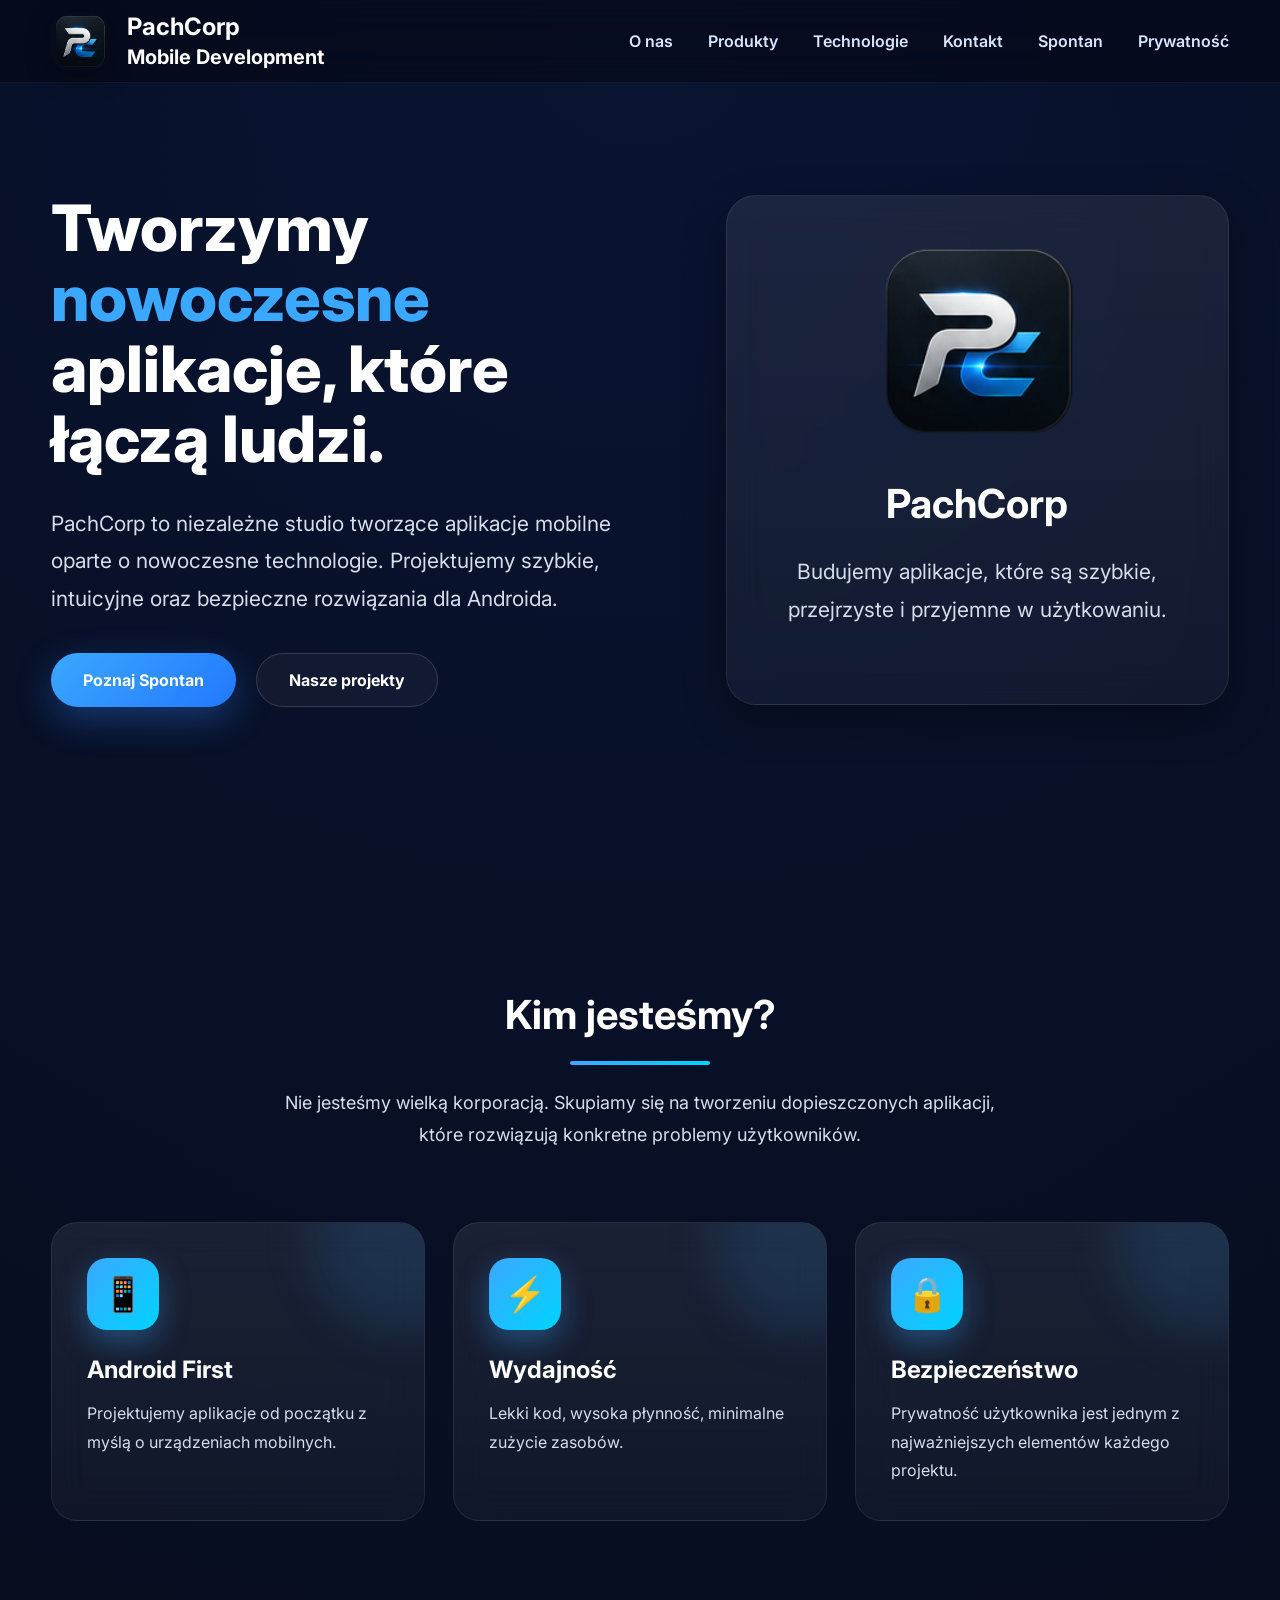
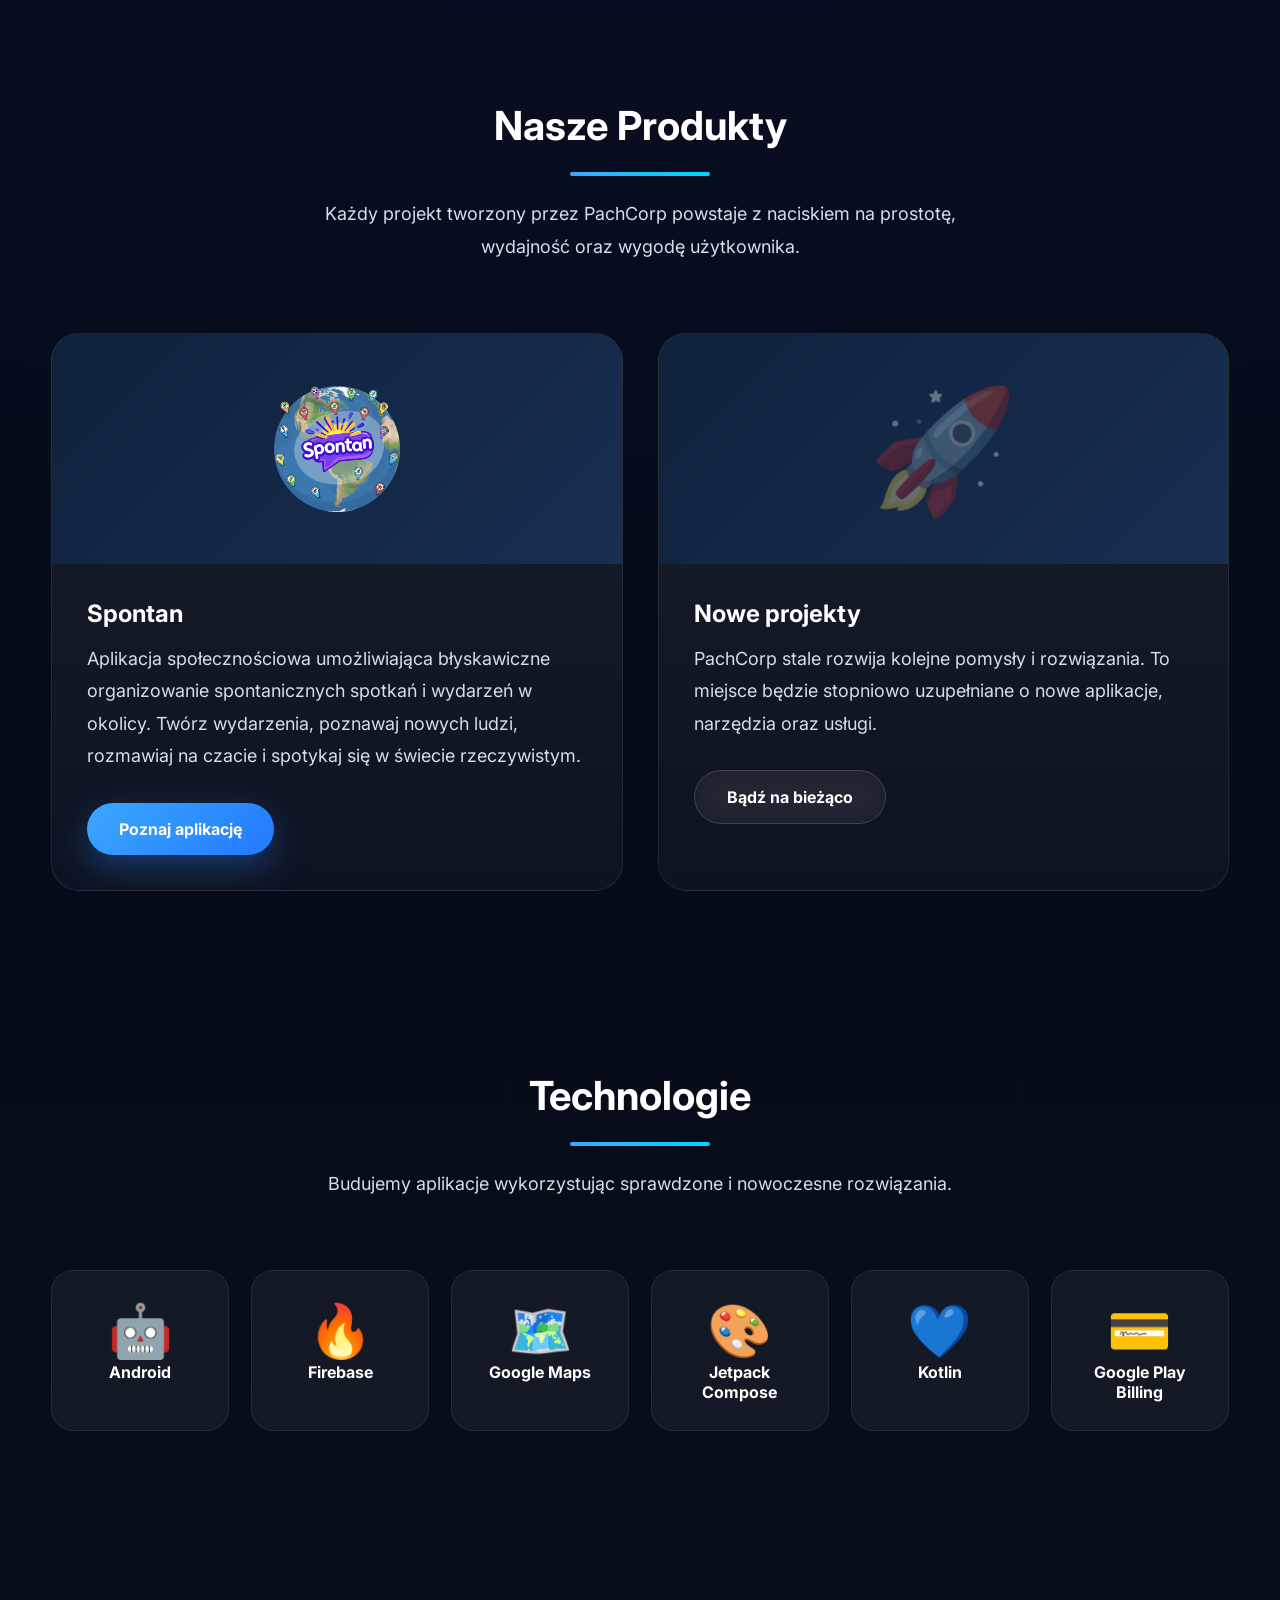
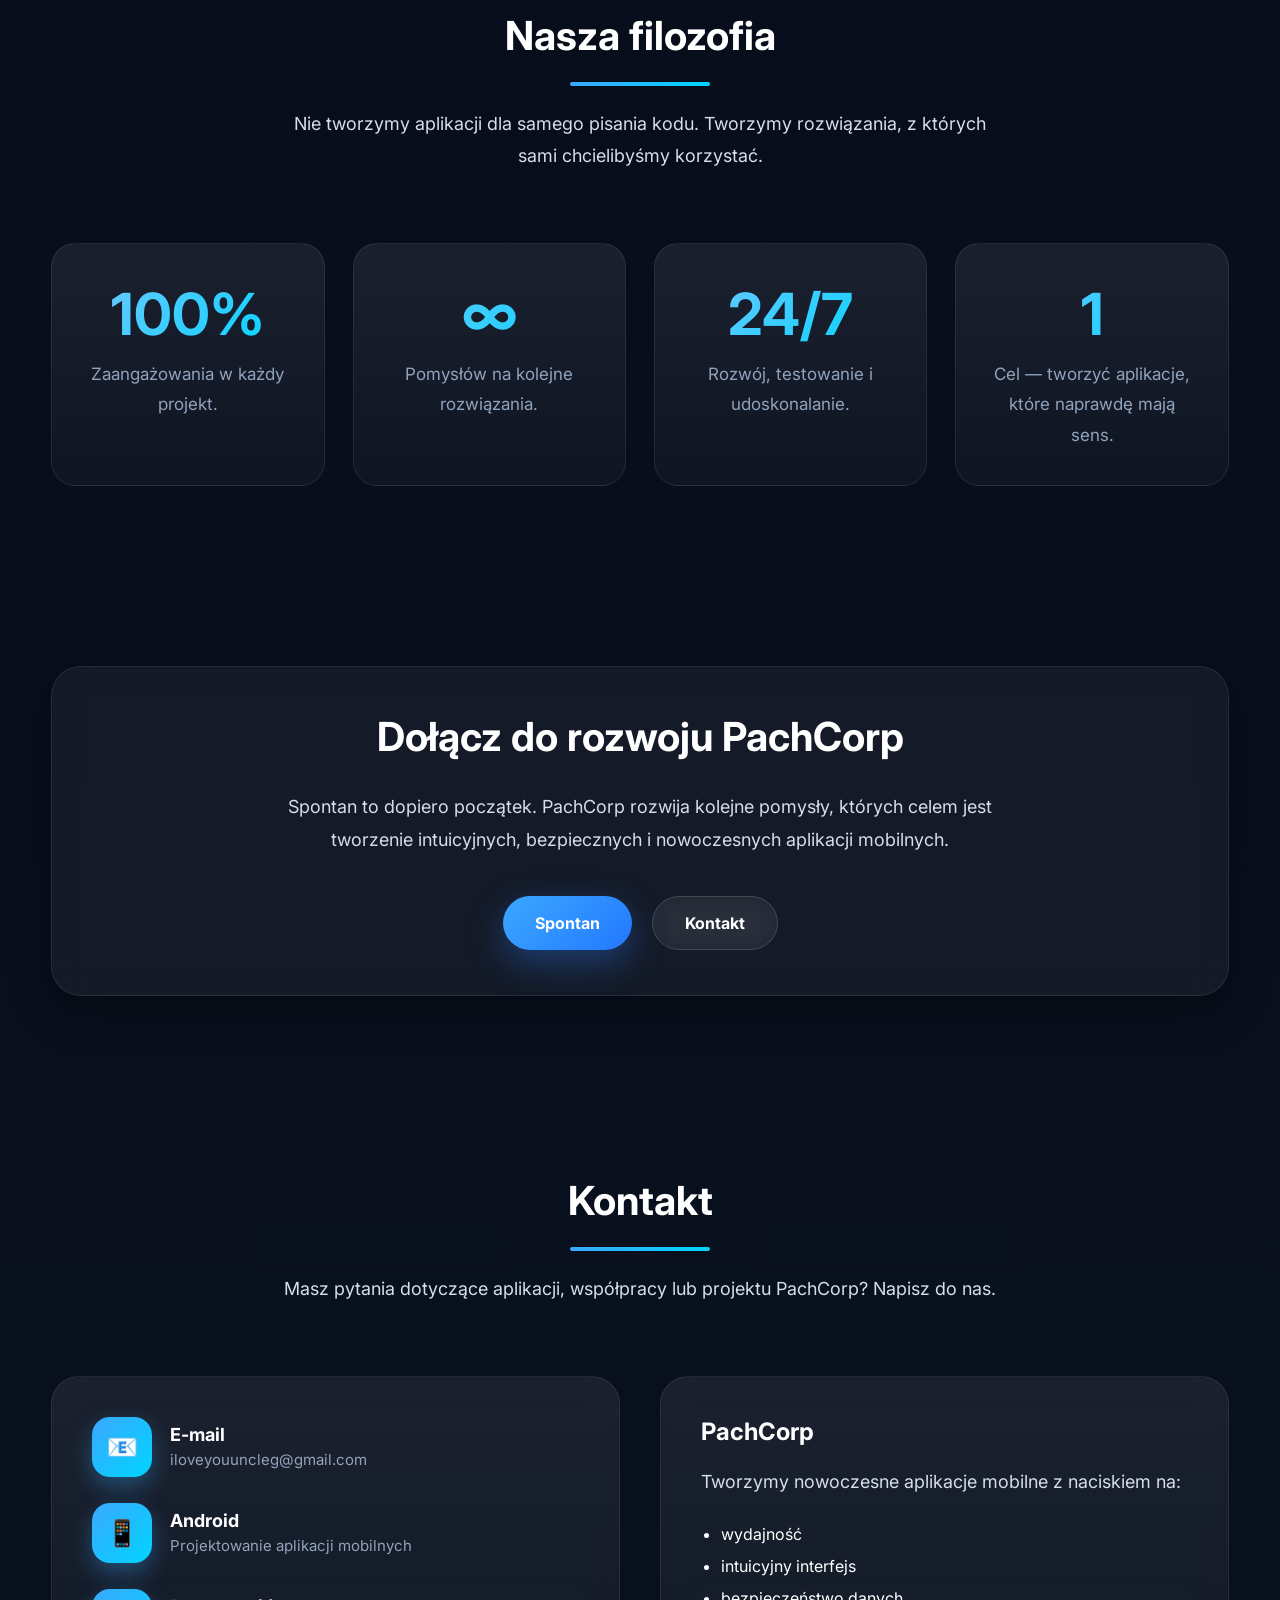
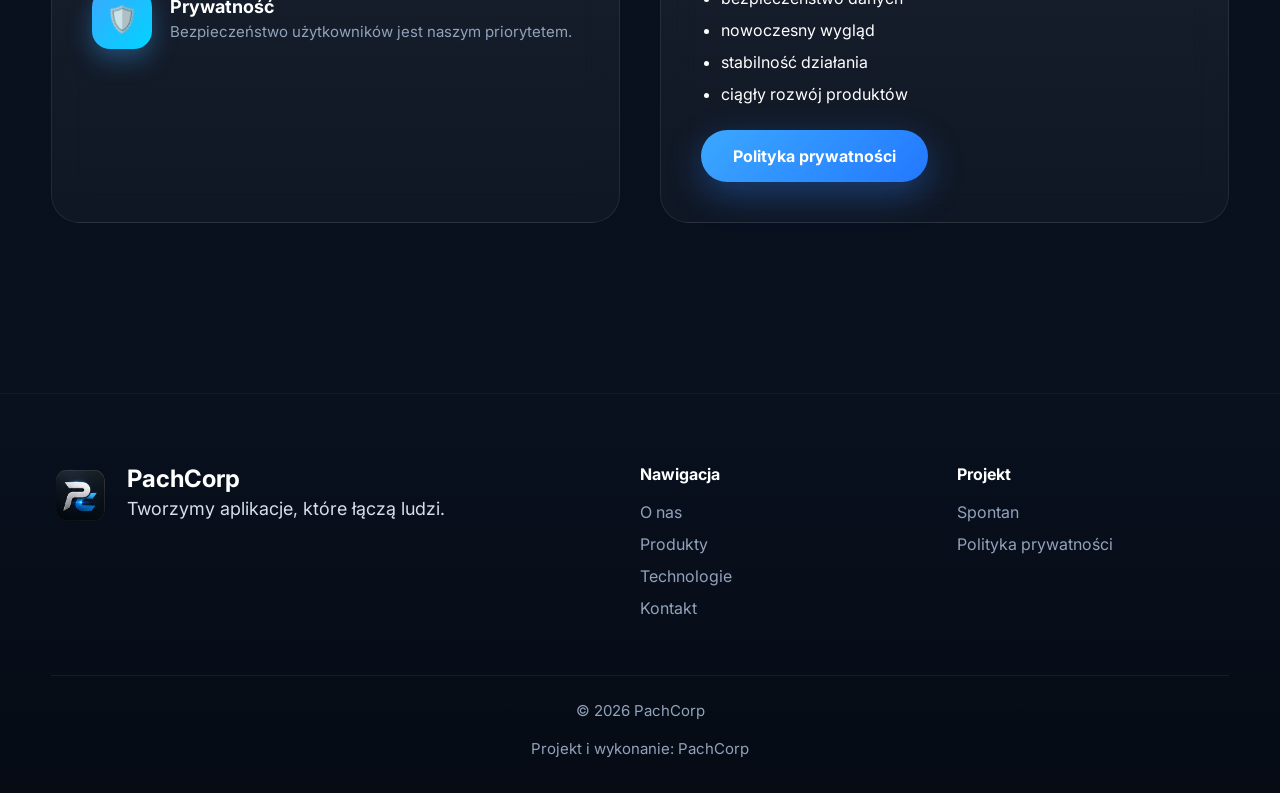
==== index.html @ 83847eae "Add files via upload" ====
<!DOCTYPE html>
<html lang="pl">

<head>

<meta charset="UTF-8">

<meta
name="viewport"
content="width=device-width, initial-scale=1.0">

<title>PachCorp | Tworzymy nowoczesne aplikacje mobilne</title>

<meta
name="description"
content="PachCorp tworzy nowoczesne aplikacje mobilne. Poznaj Spontan oraz nasze projekty.">

<meta
name="theme-color"
content="#050816">

<link
rel="stylesheet"
href="style.css">

<link
rel="preconnect"
href="https://fonts.googleapis.com">

<link
rel="preconnect"
href="https://fonts.gstatic.com"
crossorigin>

<link
href="https://fonts.googleapis.com/css2?family=Inter:wght@300;400;500;600;700;800&display=swap"
rel="stylesheet">

<link
rel="icon"
type="image/png"
href="PachCorpKwadrat.png">

</head>

<body>

<!-- ====================================== -->
<!-- HEADER -->
<!-- ====================================== -->

<header>

<div class="container">

<nav>

<a href="index.html" class="logo">

<img
src="PachCorpKwadrat.png"
alt="PachCorp Logo">

<div>

<div>PachCorp</div>

<small>
Mobile Development
</small>

</div>

</a>

<div class="nav-links">

<a href="#about">
O nas
</a>

<a href="#products">
Produkty
</a>

<a href="#technology">
Technologie
</a>

<a href="#contact">
Kontakt
</a>

<a href="spontan.html">
Spontan
</a>

<a href="Spontan policy privacy.html">
Prywatność
</a>

</div>

</nav>

</div>

</header>

<!-- ====================================== -->
<!-- HERO -->
<!-- ====================================== -->

<section class="hero">

<div class="container">

<div class="hero-grid">

<div class="fade-up">

<h1>

Tworzymy
<span style="color:#3ba8ff;">
nowoczesne
</span>

aplikacje,
które
łączą ludzi.

</h1>

<p>

PachCorp to niezależne studio
tworzące aplikacje mobilne
oparte o nowoczesne technologie.

Projektujemy szybkie,
intuicyjne oraz bezpieczne
rozwiązania dla Androida.

</p>

<div class="hero-buttons">

<a
href="spontan.html"
class="btn btn-primary">

Poznaj Spontan

</a>

<a
href="#products"
class="btn btn-outline">

Nasze projekty

</a>

</div>

</div>

<div
class="hero-card float glow">

<img

src="PachCorpKwadrat.png"

alt="PachCorp"

style="

width:220px;
margin:auto;
margin-bottom:35px;

">

<h2
style="text-align:center;">

PachCorp

</h2>

<p
style="text-align:center;">

Budujemy aplikacje,
które są szybkie,
przejrzyste
i przyjemne
w użytkowaniu.

</p>

</div>

</div>

</div>

</section>

<!-- ====================================== -->
<!-- ABOUT -->
<!-- ====================================== -->

<section id="about">

<div class="container">

<div class="section-title fade-up">

<h2>

Kim jesteśmy?

</h2>

<div class="divider"></div>

<p>

Nie jesteśmy wielką korporacją.

Skupiamy się na tworzeniu
dopieszczonych aplikacji,
które rozwiązują konkretne
problemy użytkowników.

</p>

</div>

<div class="features">

<div class="feature-card">

<div class="feature-icon">

📱

</div>

<h3>

Android First

</h3>

<p>

Projektujemy aplikacje
od początku z myślą
o urządzeniach mobilnych.

</p>

</div>

<div class="feature-card">

<div class="feature-icon">

⚡

</div>

<h3>

Wydajność

</h3>

<p>

Lekki kod,
wysoka płynność,
minimalne zużycie zasobów.

</p>

</div>

<div class="feature-card">

<div class="feature-icon">

🔒

</div>

<h3>

Bezpieczeństwo

</h3>

<p>

Prywatność użytkownika
jest jednym z najważniejszych
elementów każdego projektu.

</p>

</div>

</div>

</div>

</section>

<!-- ====================================== -->
<!-- PRODUCTS -->
<!-- ====================================== -->

<section id="products">

<div class="container">

<div class="section-title fade-up">

<h2>

Nasze Produkty

</h2>

<div class="divider"></div>

<p>

Każdy projekt tworzony przez PachCorp
powstaje z naciskiem na prostotę,
wydajność oraz wygodę użytkownika.

</p>

</div>

<div class="products">

<div class="product-card">

<div class="product-image">

<img
src="logo.png"
alt="Spontan">

</div>

<div class="product-content">

<h3>

Spontan

</h3>

<p>

Aplikacja społecznościowa umożliwiająca
błyskawiczne organizowanie spontanicznych
spotkań i wydarzeń w okolicy.

Twórz wydarzenia,
poznawaj nowych ludzi,
rozmawiaj na czacie
i spotykaj się w świecie rzeczywistym.

</p>

<a
href="spontan.html"
class="btn btn-primary">

Poznaj aplikację

</a>

</div>

</div>

<div class="product-card">

<div class="product-image">

<div
style="font-size:120px;opacity:.35;">

🚀

</div>

</div>

<div class="product-content">

<h3>

Nowe projekty

</h3>

<p>

PachCorp stale rozwija kolejne
pomysły i rozwiązania.

To miejsce będzie stopniowo
uzupełniane o nowe aplikacje,
narzędzia oraz usługi.

</p>

<a
href="#contact"
class="btn btn-outline">

Bądź na bieżąco

</a>

</div>

</div>

</div>

</div>

</section>

<!-- ====================================== -->
<!-- TECHNOLOGIES -->
<!-- ====================================== -->

<section id="technology">

<div class="container">

<div class="section-title fade-up">

<h2>

Technologie

</h2>

<div class="divider"></div>

<p>

Budujemy aplikacje
wykorzystując sprawdzone
i nowoczesne rozwiązania.

</p>

</div>

<div class="tech-grid">

<div class="tech">

<div style="font-size:52px;">🤖</div>

<span>

Android

</span>

</div>

<div class="tech">

<div style="font-size:52px;">🔥</div>

<span>

Firebase

</span>

</div>

<div class="tech">

<div style="font-size:52px;">🗺️</div>

<span>

Google Maps

</span>

</div>

<div class="tech">

<div style="font-size:52px;">🎨</div>

<span>

Jetpack Compose

</span>

</div>

<div class="tech">

<div style="font-size:52px;">💙</div>

<span>

Kotlin

</span>

</div>

<div class="tech">

<div style="font-size:52px;">💳</div>

<span>

Google Play Billing

</span>

</div>

</div>

</div>

</section>

<!-- ====================================== -->
<!-- STATS -->
<!-- ====================================== -->

<section>

<div class="container">

<div class="section-title">

<h2>

Nasza filozofia

</h2>

<div class="divider"></div>

<p>

Nie tworzymy aplikacji dla samego
pisania kodu.

Tworzymy rozwiązania,
z których sami chcielibyśmy korzystać.

</p>

</div>

<div class="stats">

<div class="stat">

<h2>

100%

</h2>

<p>

Zaangażowania
w każdy projekt.

</p>

</div>

<div class="stat">

<h2>

∞

</h2>

<p>

Pomysłów
na kolejne rozwiązania.

</p>

</div>

<div class="stat">

<h2>

24/7

</h2>

<p>

Rozwój,
testowanie
i udoskonalanie.

</p>

</div>

<div class="stat">

<h2>

1

</h2>

<p>

Cel —
tworzyć aplikacje,
które naprawdę
mają sens.

</p>

</div>

</div>

</div>

</section>

<!-- ====================================== -->
<!-- CTA -->
<!-- ====================================== -->

<section>

<div class="container">

<div class="glass">

<h2
style="text-align:center;">

Dołącz do rozwoju PachCorp

</h2>

<p
style="
text-align:center;
max-width:760px;
margin:30px auto 40px;
">

Spontan to dopiero początek.

PachCorp rozwija kolejne pomysły,
których celem jest tworzenie
intuicyjnych,
bezpiecznych
i nowoczesnych aplikacji mobilnych.

</p>

<div
style="
display:flex;
justify-content:center;
gap:20px;
flex-wrap:wrap;
">

<a
href="spontan.html"
class="btn btn-primary">

Spontan

</a>

<a
href="#contact"
class="btn btn-outline">

Kontakt

</a>

</div>

</div>

</div>

</section>

<!-- ====================================== -->
<!-- CONTACT -->
<!-- ====================================== -->

<section id="contact">

<div class="container">

<div class="section-title fade-up">

<h2>

Kontakt

</h2>

<div class="divider"></div>

<p>

Masz pytania dotyczące aplikacji,
współpracy lub projektu PachCorp?

Napisz do nas.

</p>

</div>

<div class="contact">

<div class="contact-card">

<div class="contact-item">

<div class="contact-icon">

📧

</div>

<div>

<h4>

E-mail

</h4>

<span>

iloveyouuncleg@gmail.com

</span>

</div>

</div>

<div class="contact-item">

<div class="contact-icon">

📱

</div>

<div>

<h4>

Android

</h4>

<span>

Projektowanie aplikacji mobilnych

</span>

</div>

</div>

<div class="contact-item">

<div class="contact-icon">

🛡️

</div>

<div>

<h4>

Prywatność

</h4>

<span>

Bezpieczeństwo użytkowników jest naszym priorytetem.

</span>

</div>

</div>

</div>

<div class="contact-card">

<h3>

PachCorp

</h3>

<br>

<p>

Tworzymy nowoczesne aplikacje
mobilne z naciskiem na:

</p>

<br>

<ul style="padding-left:20px;line-height:2;">

<li>wydajność</li>

<li>intuicyjny interfejs</li>

<li>bezpieczeństwo danych</li>

<li>nowoczesny wygląd</li>

<li>stabilność działania</li>

<li>ciągły rozwój produktów</li>

</ul>

<br>

<a
href="Spontan policy privacy.html"
class="btn btn-primary">

Polityka prywatności

</a>

</div>

</div>

</div>

</section>

<!-- ====================================== -->
<!-- FOOTER -->
<!-- ====================================== -->

<footer>

<div class="container">

<div class="footer-grid">

<div>

<div class="footer-logo">

<img
src="PachCorpKwadrat.png"
alt="PachCorp">

<div>

<div class="footer-title">

PachCorp

</div>

<p>

Tworzymy aplikacje,
które łączą ludzi.

</p>

</div>

</div>

</div>

<div class="footer-column">

<h4>

Nawigacja

</h4>

<a href="#about">

O nas

</a>

<a href="#products">

Produkty

</a>

<a href="#technology">

Technologie

</a>

<a href="#contact">

Kontakt

</a>

</div>

<div class="footer-column">

<h4>

Projekt

</h4>

<a href="spontan.html">

Spontan

</a>

<a href="Spontan policy privacy.html">

Polityka prywatności

</a>

</div>

</div>

<div class="copyright">

© 2026 PachCorp

<br><br>

Projekt i wykonanie:
PachCorp

</div>

</div>

</footer>

<!-- ====================================== -->
<!-- SCRIPT -->
<!-- ====================================== -->

<script>

/* =======================================
Fade-in podczas przewijania
======================================= */

const observer = new IntersectionObserver(

(entries)=>{

entries.forEach(entry=>{

if(entry.isIntersecting){

entry.target.classList.add("fade-up");

}

});

},

{

threshold:0.15

}

);

document

.querySelectorAll(

".feature-card,.product-card,.tech,.stat,.contact-card"

)

.forEach(

element=>observer.observe(element)

);

/* =======================================
Aktywny link menu
======================================= */

const sections=document.querySelectorAll("section");

const navLinks=document.querySelectorAll(".nav-links a");

window.addEventListener(

"scroll",

()=>{

let current="";

sections.forEach(section=>{

const top=section.offsetTop-120;

const height=section.clientHeight;

if(scrollY>=top){

current=section.getAttribute("id");

}

});

navLinks.forEach(link=>{

link.classList.remove("active");

if(

link.getAttribute("href")==="#"+current

){

link.classList.add("active");

}

});

}

);

/* =======================================
Header po przewinięciu
======================================= */

const header=document.querySelector("header");

window.addEventListener(

"scroll",

()=>{

if(window.scrollY>40){

header.style.background="rgba(5,8,22,.90)";

header.style.boxShadow="0 10px 35px rgba(0,0,0,.35)";

}else{

header.style.background="rgba(5,8,22,.65)";

header.style.boxShadow="none";

}

});

</script>

</body>

</html>
---- style.css ----
/* =========================================================
 *  PachCorp
 *  Global Style Sheet
 *  ========================================================= */

:root{

    --bg:#050816;
    --bg2:#09111f;
    --surface:#101b2d;
    --surface2:#16243d;

    --primary:#3ba8ff;
    --primary-dark:#2378ff;
    --secondary:#00d4ff;

    --text:#ffffff;
    --text2:#d5deea;
    --muted:#91a3bc;

    --border:rgba(255,255,255,.08);

    --shadow:
    0 15px 40px rgba(0,0,0,.35);

    --radius:22px;

    --transition:.28s ease;

}

/* ========================================================= */

*{

    margin:0;
    padding:0;
    box-sizing:border-box;

}

html{

    scroll-behavior:smooth;

}

body{

    font-family:
    Inter,
    Segoe UI,
    Arial,
    sans-serif;

    background:
    radial-gradient(circle at top,#2563eb22 0%,transparent 40%),
    linear-gradient(180deg,var(--bg),var(--bg2));

    color:var(--text);

    overflow-x:hidden;

}

/* ========================================================= */

a{

    color:inherit;
    text-decoration:none;

}

img{

    display:block;
    max-width:100%;

}

button{

    font:inherit;
    cursor:pointer;

}

/* ========================================================= */

.container{

    width:min(1200px,92%);
    margin:auto;

}

/* ========================================================= */

section{

    padding:90px 0;

}

/* ========================================================= */

h1{

    font-size:64px;
    font-weight:800;
    line-height:1.1;

}

h2{

    font-size:40px;
    margin-bottom:25px;

}

h3{

    font-size:24px;

}

p{

    font-size:18px;
    line-height:1.8;
    color:var(--text2);

}

/* ========================================================= */
/* NAVBAR */
/* ========================================================= */

header{

    position:fixed;

    top:0;
    left:0;

    width:100%;

    z-index:1000;

    backdrop-filter:blur(18px);

    background:
    rgba(5,8,22,.65);

    border-bottom:
    1px solid rgba(255,255,255,.05);

    transition:.3s;

}

nav{

    height:82px;

    display:flex;

    justify-content:space-between;

    align-items:center;

}

.logo{

    display:flex;

    align-items:center;

    gap:18px;

    font-size:24px;

    font-weight:700;

}

.logo img{

    width:58px;
    height:58px;

    border-radius:16px;

    box-shadow:
    0 8px 25px rgba(0,0,0,.4);

}

.nav-links{

    display:flex;

    gap:35px;

    align-items:center;

}

.nav-links a{

    position:relative;

    font-weight:600;

    color:#d8e5ff;

    transition:var(--transition);

}

.nav-links a:hover{

    color:white;

}

.nav-links a::after{

    content:"";

    position:absolute;

    left:0;
    bottom:-8px;

    width:0;

    height:2px;

    background:

    linear-gradient(
        90deg,
        var(--primary),
                    var(--secondary)
    );

    transition:.3s;

}

.nav-links a:hover::after{

    width:100%;

}

/* ========================================================= */
/* BUTTONS */
/* ========================================================= */

.btn{

    display:inline-flex;

    align-items:center;

    justify-content:center;

    padding:16px 32px;

    border-radius:999px;

    font-weight:700;

    transition:.3s;

}

.btn-primary{

    background:
    linear-gradient(
        135deg,
        var(--primary),
                    var(--primary-dark)
    );

    color:white;

    box-shadow:

    0 12px 35px
    rgba(46,131,255,.35);

}

.btn-primary:hover{

    transform:translateY(-4px);

    box-shadow:

    0 20px 45px
    rgba(46,131,255,.45);

}

.btn-outline{

    border:

    1px solid
    rgba(255,255,255,.15);

    background:

    rgba(255,255,255,.04);

    backdrop-filter:blur(12px);

}

.btn-outline:hover{

    background:

    rgba(255,255,255,.08);

}

/* ========================================================= */
/* HERO */
/* ========================================================= */

.hero{

    min-height:100vh;

    display:flex;

    align-items:center;

}

.hero-grid{

    display:grid;

    grid-template-columns:

    1.1fr
    0.9fr;

    gap:60px;

    align-items:center;

}

.hero h1{

    margin-bottom:30px;

}

.hero p{

    font-size:21px;

    margin-bottom:35px;

    max-width:650px;

}

.hero-buttons{

    display:flex;

    gap:20px;

    flex-wrap:wrap;

}

.hero-card{

    background:

    linear-gradient(
        180deg,
        rgba(255,255,255,.08),
                    rgba(255,255,255,.04)
    );

    border:

    1px solid
    rgba(255,255,255,.08);

    border-radius:30px;

    padding:40px;

    backdrop-filter:blur(18px);

    box-shadow:

    var(--shadow);

}

/* ========================================================= */
/* FEATURE CARDS */
/* ========================================================= */

.features{

    display:grid;

    grid-template-columns:
    repeat(auto-fit,minmax(280px,1fr));

    gap:28px;

    margin-top:30px;

}

.feature-card{

    position:relative;

    padding:35px;

    border-radius:26px;

    background:

    linear-gradient(
        180deg,
        rgba(255,255,255,.08),
                    rgba(255,255,255,.04)
    );

    border:
    1px solid rgba(255,255,255,.08);

    backdrop-filter:blur(18px);

    overflow:hidden;

    transition:var(--transition);

}

.feature-card::before{

    content:"";

    position:absolute;

    top:-70px;
    right:-70px;

    width:180px;
    height:180px;

    border-radius:50%;

    background:
    rgba(59,168,255,.12);

    filter:blur(25px);

    transition:.45s;

}

.feature-card:hover{

    transform:
    translateY(-8px);

    border-color:
    rgba(59,168,255,.35);

    box-shadow:
    0 20px 45px rgba(0,0,0,.35);

}

.feature-card:hover::before{

    transform:scale(1.2);

}

.feature-icon{

    width:72px;
    height:72px;

    display:flex;
    align-items:center;
    justify-content:center;

    font-size:34px;

    border-radius:20px;

    background:

    linear-gradient(
        135deg,
        var(--primary),
                    var(--secondary)
    );

    margin-bottom:25px;

    box-shadow:
    0 12px 30px rgba(59,168,255,.35);

}

.feature-card h3{

    margin-bottom:15px;

}

.feature-card p{

    font-size:16px;

}

/* ========================================================= */
/* PRODUCTS */
/* ========================================================= */

.products{

    display:grid;

    grid-template-columns:
    repeat(auto-fit,minmax(340px,1fr));

    gap:35px;

}

.product-card{

    display:flex;

    flex-direction:column;

    background:

    linear-gradient(
        180deg,
        rgba(255,255,255,.08),
                    rgba(255,255,255,.03)
    );

    border:
    1px solid rgba(255,255,255,.08);

    border-radius:28px;

    overflow:hidden;

    transition:.35s;

}

.product-card:hover{

    transform:
    translateY(-10px);

    border-color:
    rgba(59,168,255,.35);

    box-shadow:
    0 22px 55px rgba(0,0,0,.35);

}

.product-image{

    height:230px;

    display:flex;

    align-items:center;

    justify-content:center;

    background:

    linear-gradient(
        135deg,
        #0f203b,
        #182f52
    );

}

.product-image img{

    width:130px;

    transition:.4s;

}

.product-card:hover
.product-image img{

    transform:
    scale(1.08)
    rotate(-4deg);

}

.product-content{

    padding:35px;

}

.product-content h3{

    margin-bottom:15px;

}

.product-content p{

    margin-bottom:30px;

}

/* ========================================================= */
/* TECHNOLOGIES */
/* ========================================================= */

.tech-grid{

    display:grid;

    grid-template-columns:
    repeat(auto-fit,minmax(170px,1fr));

    gap:22px;

}

.tech{

    padding:28px;

    text-align:center;

    border-radius:22px;

    background:

    rgba(255,255,255,.05);

    border:
    1px solid rgba(255,255,255,.08);

    transition:.3s;

}

.tech:hover{

    transform:
    translateY(-6px);

    background:
    rgba(255,255,255,.08);

}

.tech img{

    height:56px;

    margin:auto auto 18px;

}

.tech span{

    display:block;

    font-weight:700;

}

/* ========================================================= */
/* STATS */
/* ========================================================= */

.stats{

    display:grid;

    grid-template-columns:
    repeat(auto-fit,minmax(220px,1fr));

    gap:28px;

}

.stat{

    padding:35px;

    text-align:center;

    border-radius:24px;

    background:

    linear-gradient(
        180deg,
        rgba(255,255,255,.08),
                    rgba(255,255,255,.03)
    );

    border:
    1px solid rgba(255,255,255,.08);

    transition:.3s;

}

.stat:hover{

    transform:
    translateY(-8px);

}

.stat h2{

    font-size:58px;

    margin-bottom:10px;

    background:

    linear-gradient(
        135deg,
        #6fc7ff,
        #00d5ff
    );

    -webkit-background-clip:text;
    -webkit-text-fill-color:transparent;

}

.stat p{

    font-size:17px;

    color:var(--muted);

}

/* ========================================================= */
/* GLASS PANEL */
/* ========================================================= */

.glass{

    background:

    rgba(255,255,255,.05);

    border:
    1px solid rgba(255,255,255,.08);

    border-radius:30px;

    padding:45px;

    backdrop-filter:blur(18px);

    box-shadow:var(--shadow);

}

/* ========================================================= */
/* SECTION TITLE */
/* ========================================================= */

.section-title{

    text-align:center;

    margin-bottom:70px;

}

.section-title h2{

    margin-bottom:18px;

}

.section-title p{

    max-width:720px;

    margin:auto;

}

/* ========================================================= */
/* DIVIDER */
/* ========================================================= */

.divider{

    width:140px;

    height:4px;

    margin:22px auto;

    border-radius:999px;

    background:

    linear-gradient(
        90deg,
        var(--primary),
                    var(--secondary)
    );

}

/* ========================================================= */
/* CONTACT */
/* ========================================================= */

.contact{

    display:grid;

    grid-template-columns:
    1fr 1fr;

    gap:40px;

    align-items:stretch;

}

.contact-card{

    padding:40px;

    border-radius:28px;

    background:

    linear-gradient(
        180deg,
        rgba(255,255,255,.08),
                    rgba(255,255,255,.03)
    );

    border:
    1px solid rgba(255,255,255,.08);

    backdrop-filter:blur(18px);

    transition:.3s;

}

.contact-card:hover{

    transform:translateY(-8px);

    border-color:
    rgba(59,168,255,.35);

}

.contact-item{

    display:flex;

    align-items:center;

    gap:18px;

    margin-bottom:26px;

}

.contact-icon{

    width:60px;
    height:60px;

    display:flex;

    align-items:center;
    justify-content:center;

    font-size:26px;

    border-radius:18px;

    background:

    linear-gradient(
        135deg,
        var(--primary),
                    var(--secondary)
    );

    box-shadow:
    0 10px 25px rgba(59,168,255,.35);

}

.contact-item h4{

    margin-bottom:4px;

    font-size:18px;

}

.contact-item span{

    color:var(--muted);

    font-size:15px;

}

/* ========================================================= */
/* FOOTER */
/* ========================================================= */

footer{

    margin-top:80px;

    padding:70px 0 35px;

    background:

    linear-gradient(
        180deg,
        transparent,
        rgba(0,0,0,.35)
    );

    border-top:
    1px solid rgba(255,255,255,.06);

}

.footer-grid{

    display:grid;

    grid-template-columns:
    2fr 1fr 1fr;

    gap:45px;

}

.footer-logo{

    display:flex;

    align-items:center;

    gap:18px;

    margin-bottom:22px;

}

.footer-logo img{

    width:58px;
    height:58px;

    border-radius:18px;

}

.footer-title{

    font-size:24px;

    font-weight:700;

}

.footer-column h4{

    margin-bottom:18px;

    color:white;

}

.footer-column a{

    display:block;

    margin-bottom:12px;

    color:var(--muted);

    transition:.25s;

}

.footer-column a:hover{

    color:white;

    padding-left:6px;

}

.copyright{

    margin-top:45px;

    padding-top:25px;

    text-align:center;

    border-top:
    1px solid rgba(255,255,255,.06);

    color:var(--muted);

    font-size:15px;

}

/* ========================================================= */
/* ANIMATIONS */
/* ========================================================= */

.fade-up{

    opacity:0;

    transform:
    translateY(35px);

    animation:
    fadeUp .8s ease forwards;

}

.zoom-in{

    opacity:0;

    transform:
    scale(.92);

    animation:
    zoomIn .8s ease forwards;

}

.float{

    animation:
    floating 5s ease-in-out infinite;

}

.glow{

    animation:
    glow 3s ease-in-out infinite;

}

@keyframes fadeUp{

    to{

        opacity:1;

        transform:
        translateY(0);

    }

}

@keyframes zoomIn{

    to{

        opacity:1;

        transform:
        scale(1);

    }

}

@keyframes floating{

    0%{

        transform:
        translateY(0px);

    }

    50%{

        transform:
        translateY(-12px);

    }

    100%{

        transform:
        translateY(0px);

    }

}

@keyframes glow{

    0%{

        box-shadow:
        0 0 0 rgba(59,168,255,.15);

    }

    50%{

        box-shadow:
        0 0 35px rgba(59,168,255,.35);

    }

    100%{

        box-shadow:
        0 0 0 rgba(59,168,255,.15);

    }

}

/* ========================================================= */
/* CUSTOM SCROLLBAR */
/* ========================================================= */

::-webkit-scrollbar{

    width:10px;

}

::-webkit-scrollbar-track{

    background:#09111f;

}

::-webkit-scrollbar-thumb{

    background:

    linear-gradient(
        180deg,
        var(--primary),
                    var(--secondary)
    );

    border-radius:999px;

}

::-webkit-scrollbar-thumb:hover{

    background:#66c7ff;

}

/* ========================================================= */
/* RESPONSIVE */
/* ========================================================= */

@media (max-width:1100px){

    .hero-grid{

        grid-template-columns:1fr;

        text-align:center;

    }

    .hero-buttons{

        justify-content:center;

    }

    .contact{

        grid-template-columns:1fr;

    }

    .footer-grid{

        grid-template-columns:1fr;

        text-align:center;

    }

    .footer-logo{

        justify-content:center;

    }

}

@media (max-width:900px){

    nav{

        height:74px;

    }

    .nav-links{

        gap:18px;

    }

    h1{

        font-size:48px;

    }

    h2{

        font-size:34px;

    }

    .hero{

        padding-top:100px;

    }

    section{

        padding:70px 0;

    }

}

@media (max-width:640px){

    .container{

        width:94%;

    }

    .nav-links{

        display:none;

    }

    h1{

        font-size:38px;

    }

    h2{

        font-size:30px;

    }

    h3{

        font-size:22px;

    }

    p{

        font-size:16px;

    }

    .hero p{

        font-size:18px;

    }

    .hero-buttons{

        flex-direction:column;

    }

    .btn{

        width:100%;

    }

    .feature-card,
    .product-content,
    .contact-card,
    .glass{

        padding:28px;

    }

    .stat h2{

        font-size:42px;

    }

    .contact-item{

        flex-direction:column;

        text-align:center;

    }

}

/* ========================================================= */
/* END OF FILE */
/* ========================================================= */
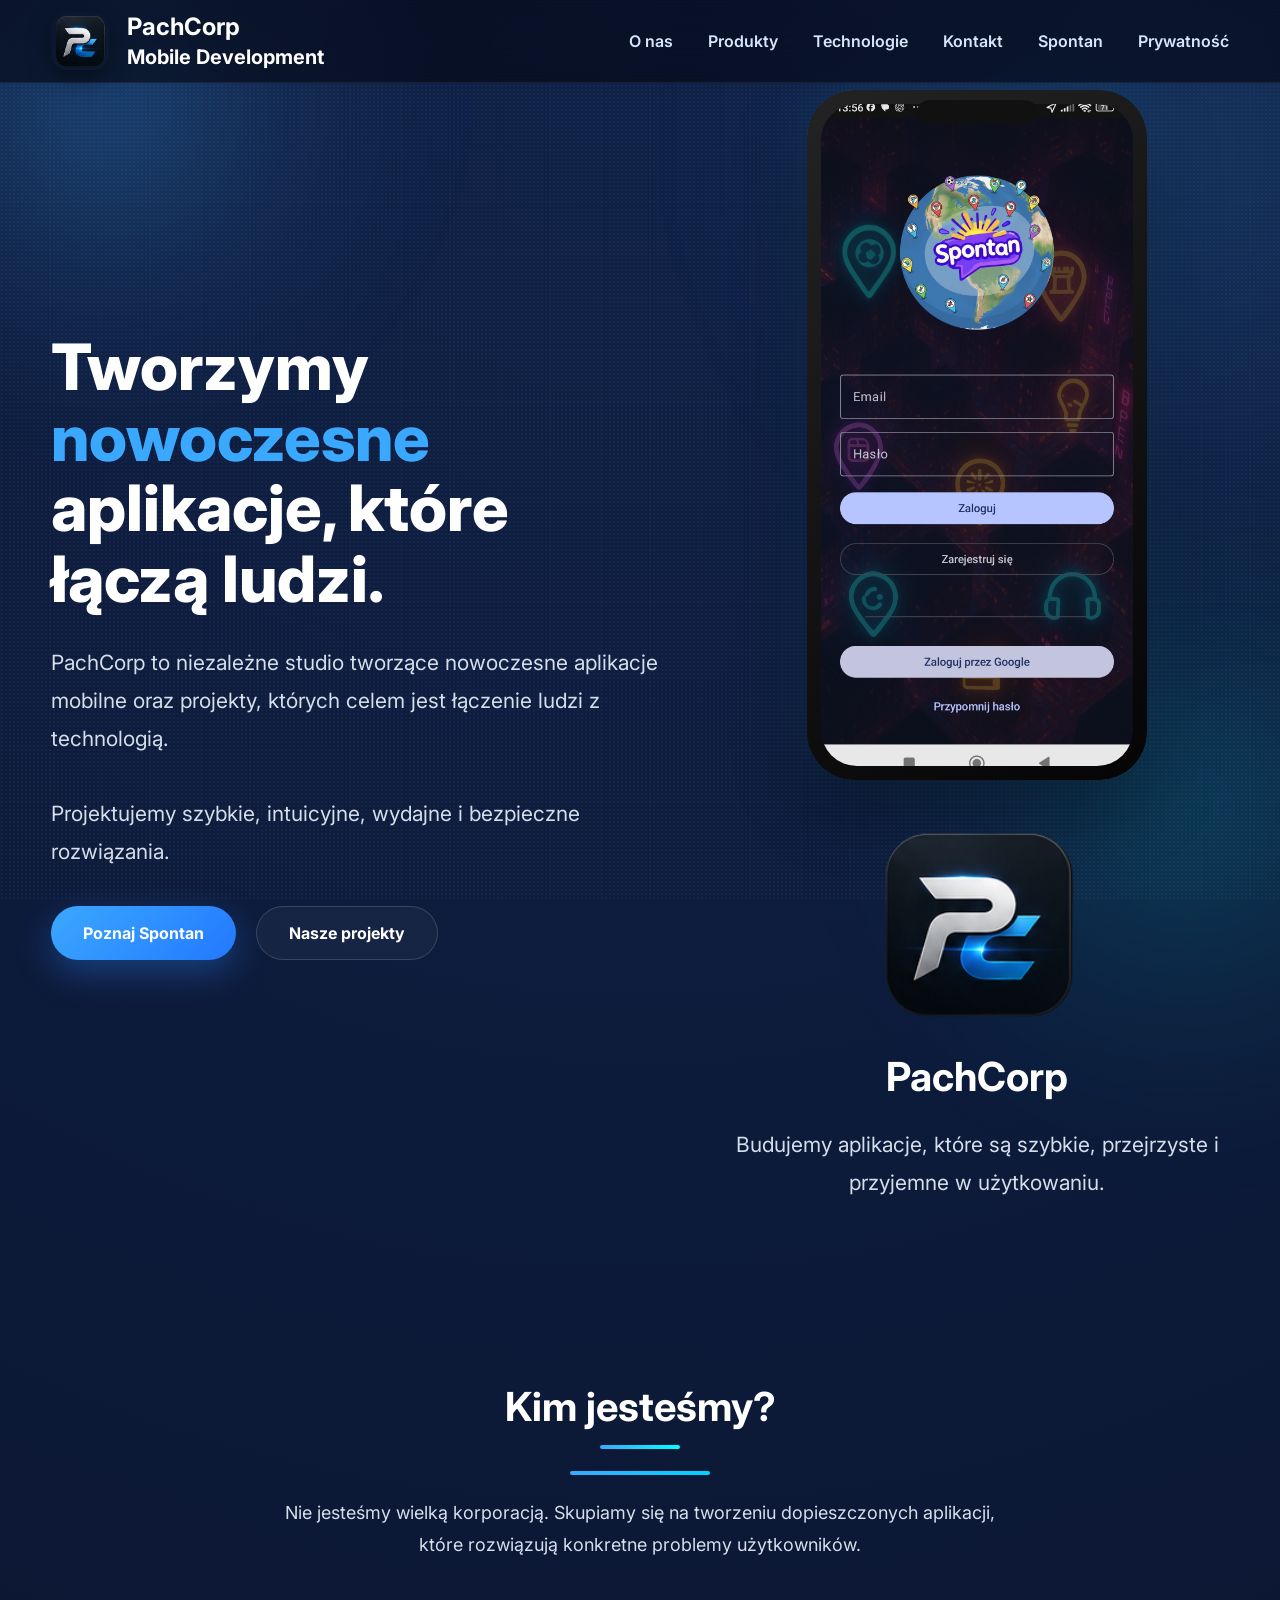
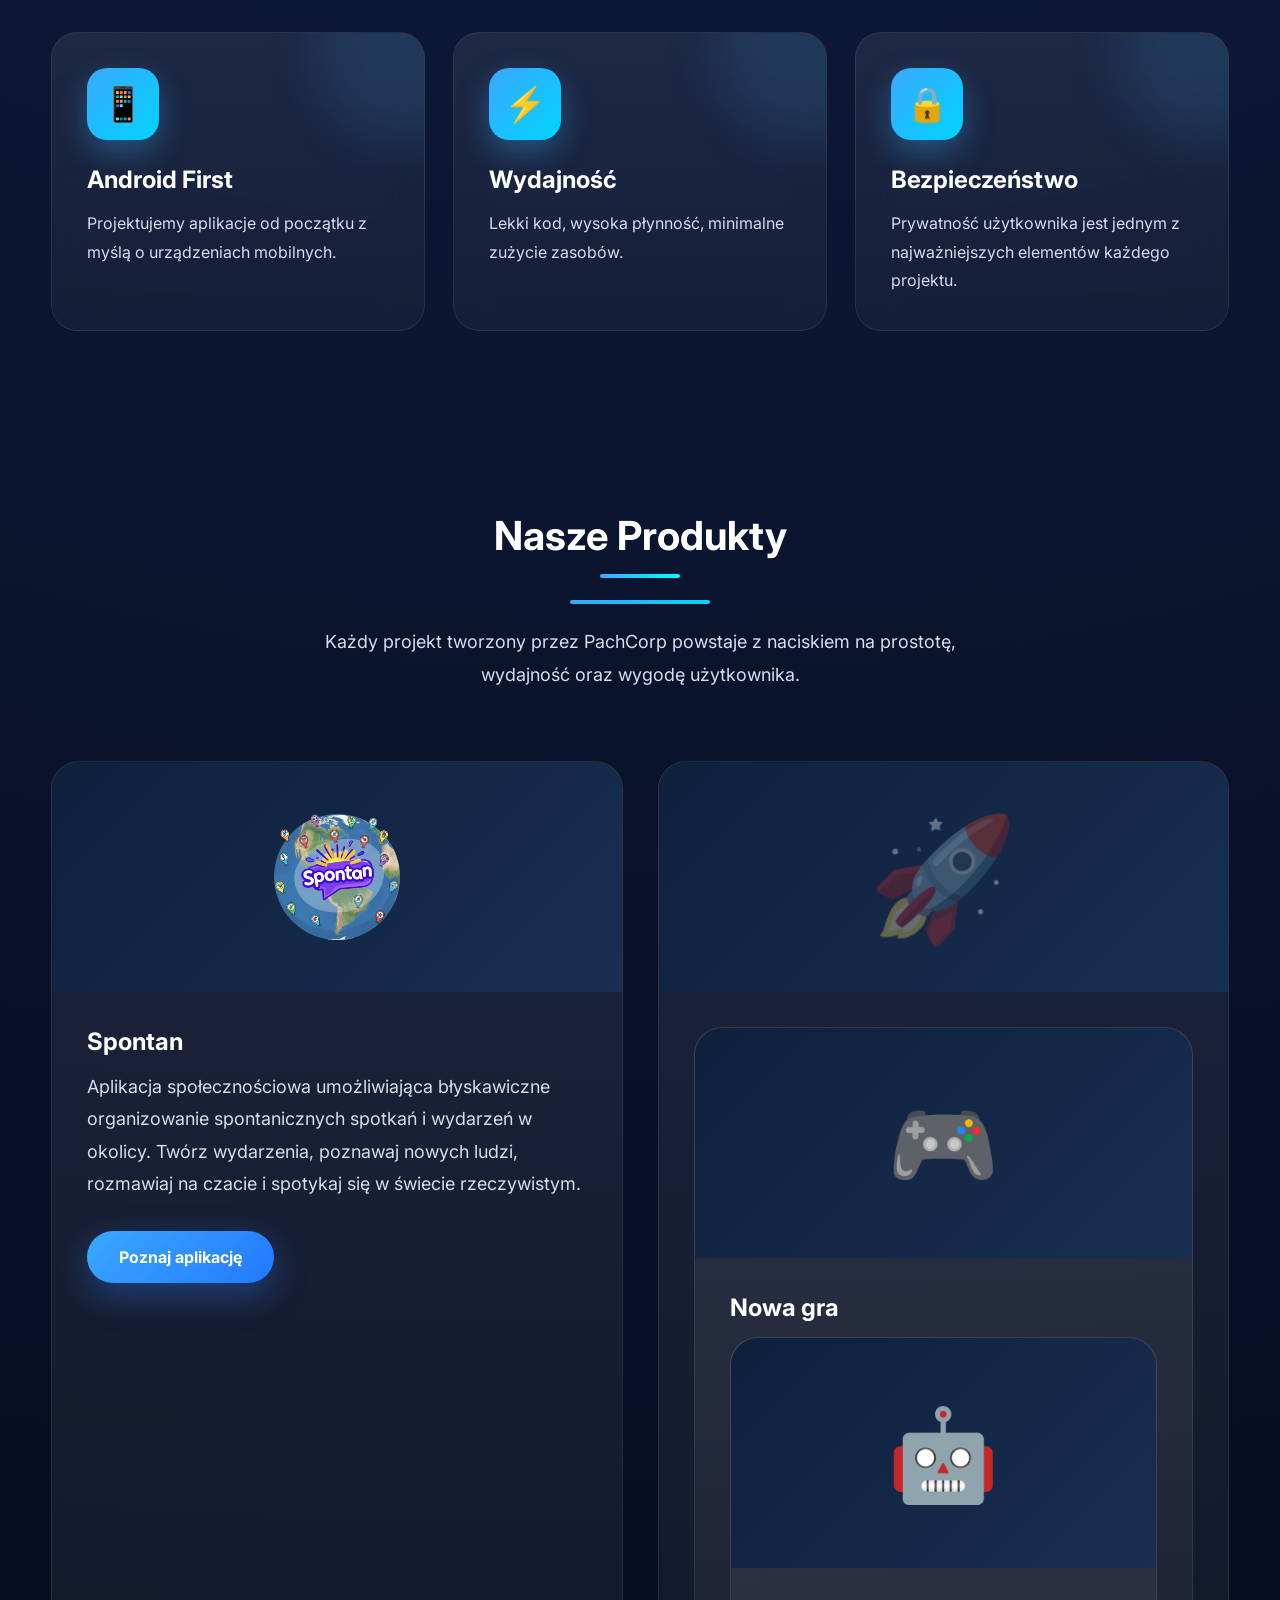
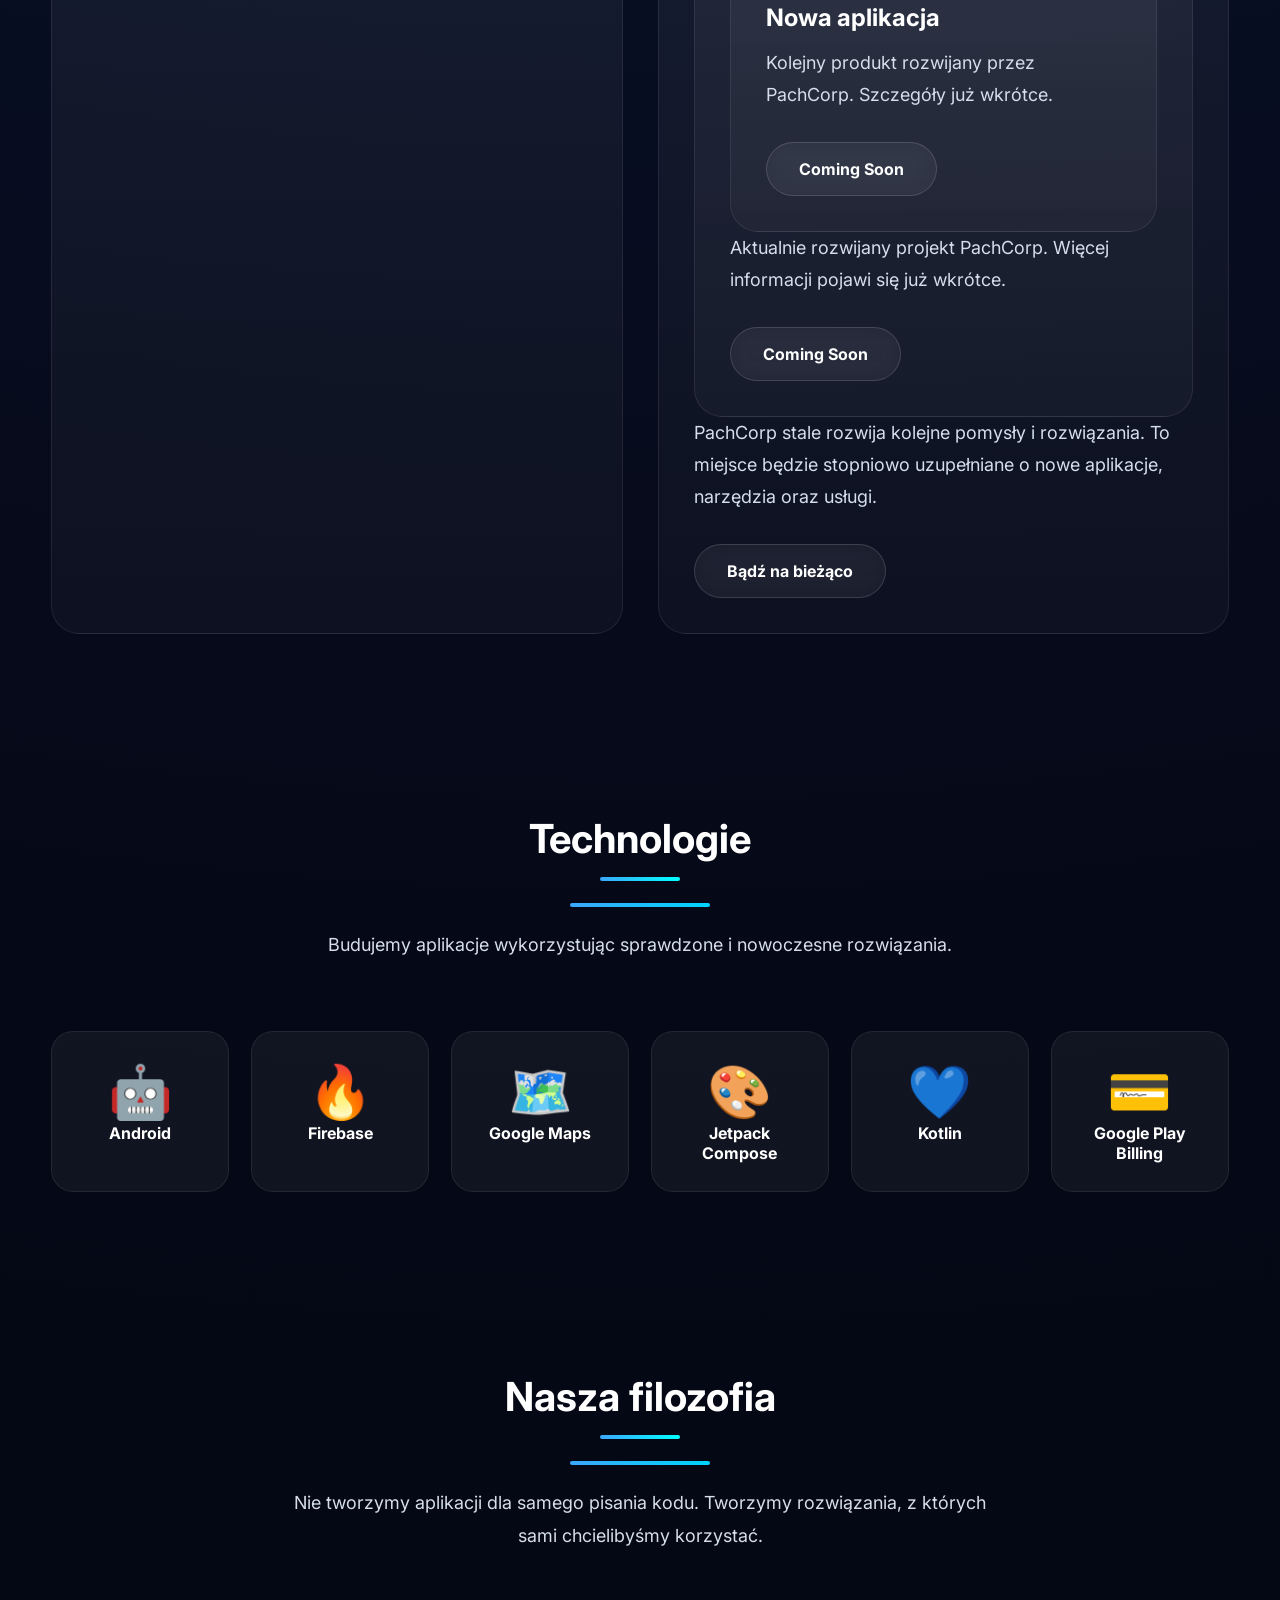
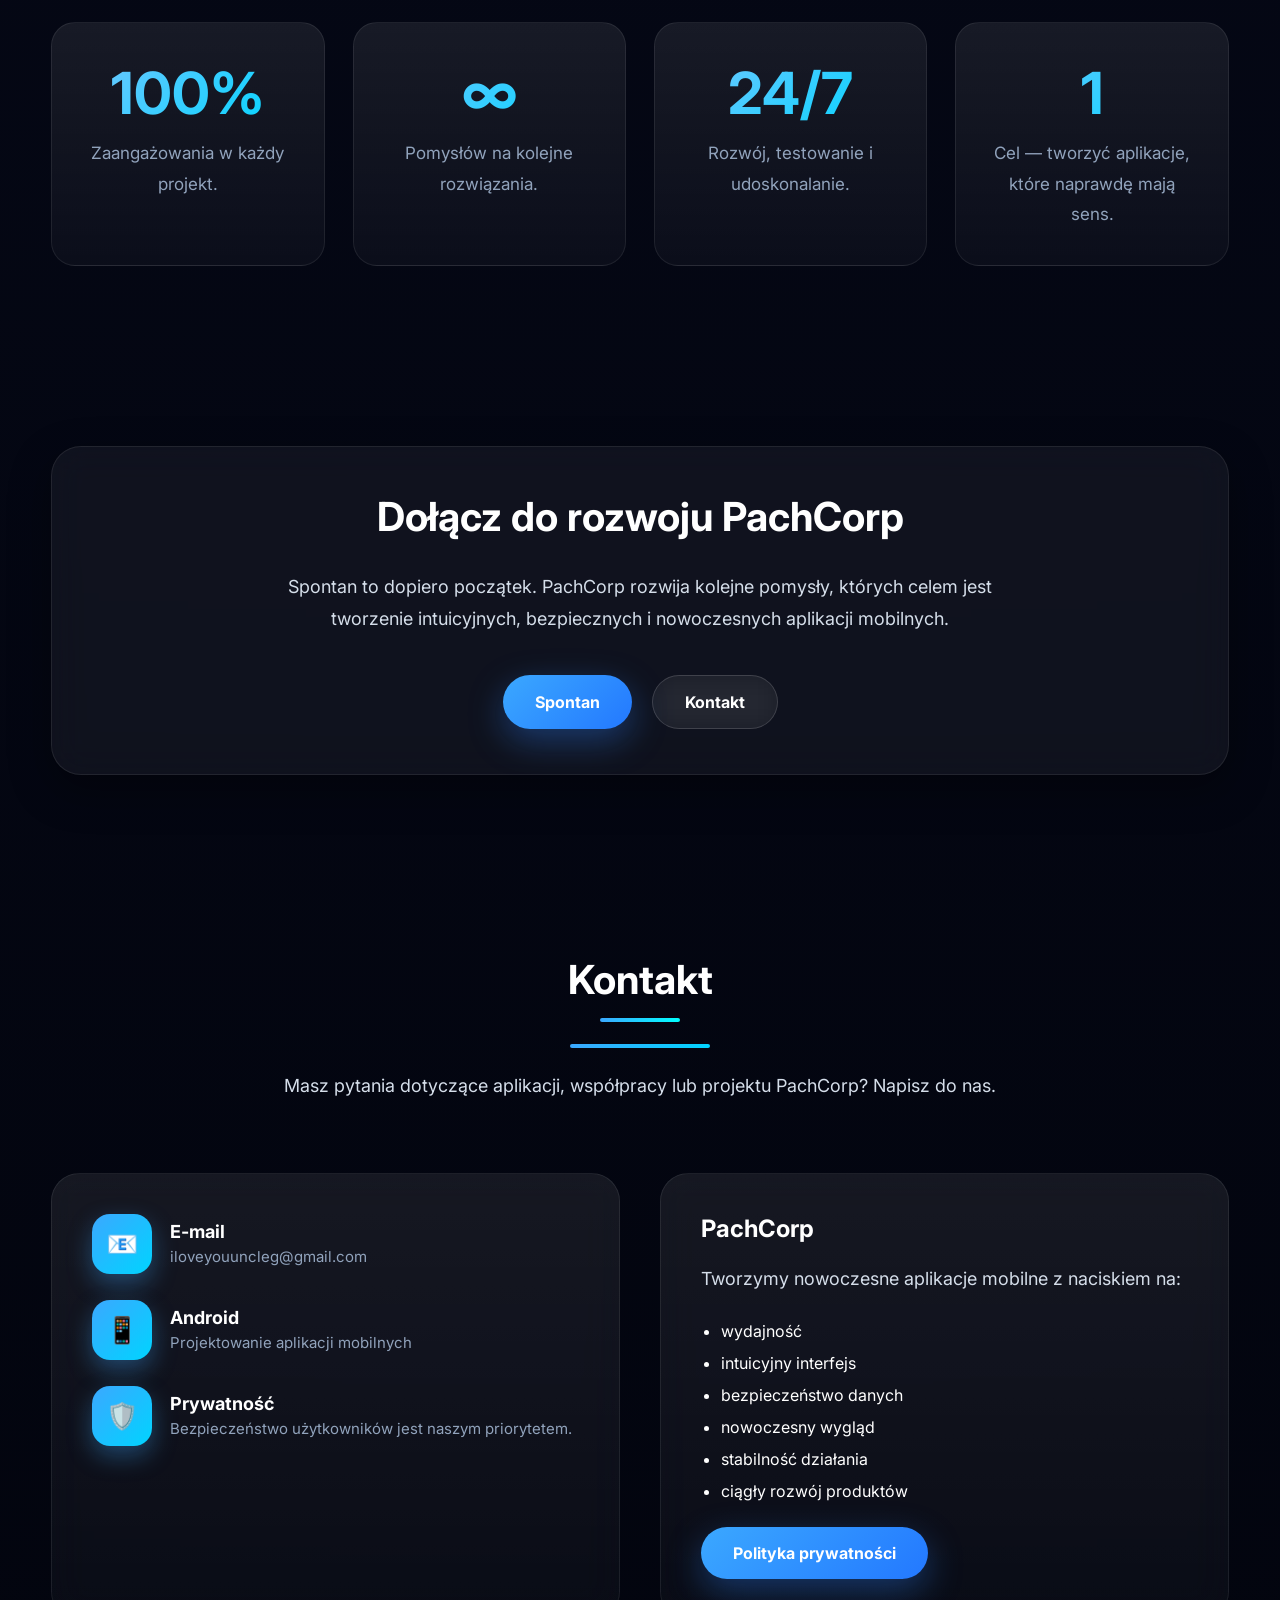
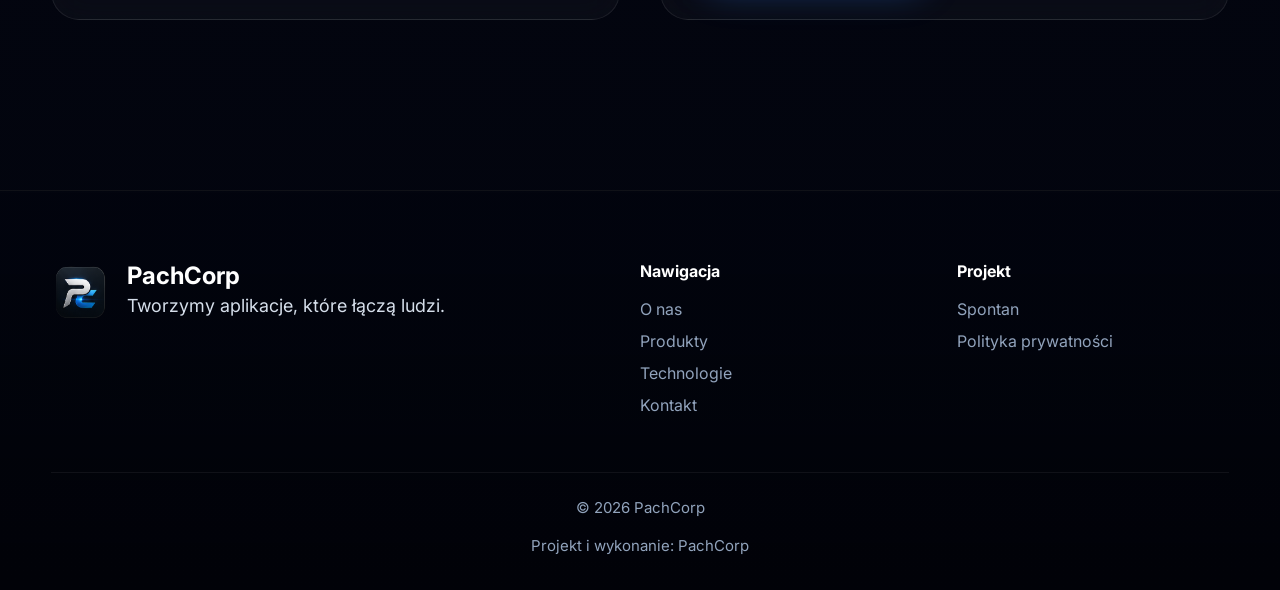
==== commit 33c1f9d9: "Add files via upload" ====
--- a/index.html
+++ b/index.html
@@ -45,6 +45,10 @@
 
 <body>
 
+<div class="page-background"></div>
+
+<div class="noise"></div>
+
 <!-- ====================================== -->
 <!-- HEADER -->
 <!-- ====================================== -->
@@ -113,99 +117,93 @@
 
 <section class="hero">
 
-<div class="container">
-
-<div class="hero-grid">
-
-<div class="fade-up">
-
-<h1>
-
-Tworzymy
-<span style="color:#3ba8ff;">
-nowoczesne
-</span>
-
-aplikacje,
-które
-łączą ludzi.
-
-</h1>
-
-<p>
-
-PachCorp to niezależne studio
-tworzące aplikacje mobilne
-oparte o nowoczesne technologie.
-
-Projektujemy szybkie,
-intuicyjne oraz bezpieczne
-rozwiązania dla Androida.
-
-</p>
-
-<div class="hero-buttons">
-
-<a
-href="spontan.html"
-class="btn btn-primary">
-
-Poznaj Spontan
-
-</a>
-
-<a
-href="#products"
-class="btn btn-outline">
-
-Nasze projekty
-
-</a>
-
-</div>
-
-</div>
-
-<div
-class="hero-card float glow">
-
-<img
-
-src="PachCorpKwadrat.png"
-
-alt="PachCorp"
-
-style="
-
-width:220px;
-margin:auto;
-margin-bottom:35px;
-
-">
-
-<h2
-style="text-align:center;">
-
-PachCorp
-
-</h2>
-
-<p
-style="text-align:center;">
-
-Budujemy aplikacje,
-które są szybkie,
-przejrzyste
-i przyjemne
-w użytkowaniu.
-
-</p>
-
-</div>
-
-</div>
-
-</div>
+    <div class="hero-light"></div>
+
+    <div class="container">
+
+        <div class="hero-grid">
+
+            <!-- LEWA STRONA -->
+
+            <div class="fade-up">
+
+                <h1>
+                    Tworzymy
+                    <span style="color:#3ba8ff;">nowoczesne</span>
+                    aplikacje, które łączą ludzi.
+                </h1>
+
+                <p>
+                    PachCorp to niezależne studio tworzące nowoczesne
+                    aplikacje mobilne oraz projekty, których celem jest
+                    łączenie ludzi z technologią.
+                    <br><br>
+                    Projektujemy szybkie, intuicyjne,
+                    wydajne i bezpieczne rozwiązania.
+                </p>
+
+                <div class="hero-buttons">
+
+                    <a href="spontan.html" class="btn btn-primary">
+                        Poznaj Spontan
+                    </a>
+
+                    <a href="#products" class="btn btn-outline">
+                        Nasze projekty
+                    </a>
+
+                </div>
+
+            </div>
+
+            <!-- PRAWA STRONA -->
+
+            <div class="fade-up">
+
+                <div class="phone-mockup float-slow glow-border">
+
+                    <div class="phone-notch"></div>
+
+                    <div class="phone-screen">
+
+                        <img
+                            src="hero-phone.png"
+                            alt="Spontan">
+
+                    </div>
+
+                </div>
+
+                <img
+                    src="PachCorpKwadrat.png"
+                    alt="PachCorp"
+                    style="
+                        width:220px;
+                        display:block;
+                        margin:40px auto 25px;
+                    ">
+
+                <h2 style="text-align:center;">
+                    PachCorp
+                </h2>
+
+                <p style="
+                    text-align:center;
+                    max-width:500px;
+                    margin:0 auto;
+                ">
+                    Budujemy aplikacje,
+                    które są szybkie,
+                    przejrzyste
+                    i przyjemne
+                    w użytkowaniu.
+                </p>
+
+            </div>
+
+        </div>
+
+    </div>
 
 </section>
 
@@ -408,11 +406,89 @@
 
 <div class="product-content">
 
+<div class="product-card">
+
+<div class="product-image">
+
+<div
+style="font-size:90px;">
+
+🎮
+
+</div>
+
+</div>
+
+<div class="product-content">
+
 <h3>
 
-Nowe projekty
+Nowa gra
 
 </h3>
+
+<div class="product-card">
+
+<div class="product-image">
+
+<div
+style="font-size:90px;">
+
+🤖
+
+</div>
+
+</div>
+
+<div class="product-content">
+
+<h3>
+
+Nowa aplikacja
+
+</h3>
+
+<p>
+
+Kolejny produkt rozwijany
+przez PachCorp.
+
+Szczegóły
+już wkrótce.
+
+</p>
+
+<a
+class="btn btn-outline">
+
+Coming Soon
+
+</a>
+
+</div>
+
+</div>
+
+<p>
+
+Aktualnie rozwijany projekt
+PachCorp.
+
+Więcej informacji
+pojawi się już wkrótce.
+
+</p>
+
+<a
+class="btn btn-outline">
+
+Coming Soon
+
+</a>
+
+</div>
+
+</div>
 
 <p>
 
--- a/style.css
+++ b/style.css
@@ -1382,6 +1382,922 @@
 
 }
 
+/* =======================================================
+ *  PACHCORP MODERNIZATION v2
+ *  PART 1
+ = *====================================================== */
+
+
+/* ==========================================
+ *  Animated Background
+ = *========================================= */
+
+body{
+
+    position:relative;
+    overflow-x:hidden;
+
+    background:
+    radial-gradient(circle at top,#102248 0%,#050816 60%,#02040d 100%);
+
+}
+
+
+/* ==========================================
+ *  GRID
+ = *========================================= */
+
+body::before{
+
+    content:"";
+
+    position:fixed;
+
+    top:0;
+    left:0;
+
+    width:100%;
+    height:100%;
+
+    pointer-events:none;
+
+    background-image:
+
+    linear-gradient(
+        rgba(255,255,255,.035) 1px,
+                    transparent 1px),
+
+                    linear-gradient(
+                        90deg,
+                        rgba(255,255,255,.035) 1px,
+                                    transparent 1px);
+
+                    background-size:50px 50px;
+
+                    opacity:.35;
+
+                    z-index:-3;
+
+}
+
+
+/* ==========================================
+ *  BLUE ORB
+ = *========================================= */
+
+body::after{
+
+    content:"";
+
+    position:fixed;
+
+    width:650px;
+    height:650px;
+
+    left:-220px;
+    top:-220px;
+
+    border-radius:50%;
+
+    background:
+
+    radial-gradient(
+
+        circle,
+
+        rgba(59,168,255,.28),
+
+                    rgba(59,168,255,.08),
+
+                    transparent 72%
+
+    );
+
+    filter:blur(45px);
+
+    animation:
+
+    orbMove 18s ease-in-out infinite alternate;
+
+    pointer-events:none;
+
+    z-index:-2;
+
+}
+
+
+/* ==========================================
+ *  SECOND ORB
+ = *========================================= */
+
+.page-background{
+
+    position:fixed;
+
+    right:-260px;
+
+    bottom:-260px;
+
+    width:700px;
+    height:700px;
+
+    border-radius:50%;
+
+    background:
+
+    radial-gradient(
+
+        circle,
+
+        rgba(0,255,255,.16),
+
+                    rgba(0,255,255,.05),
+
+                    transparent 70%
+
+    );
+
+    filter:blur(55px);
+
+    pointer-events:none;
+
+    z-index:-2;
+
+    animation:
+
+    orbMove2 22s ease-in-out infinite alternate;
+
+}
+
+
+/* ==========================================
+ *  Noise Overlay
+ = *========================================= */
+
+.noise{
+
+    position:fixed;
+
+    inset:0;
+
+    opacity:.035;
+
+    pointer-events:none;
+
+    background-image:
+
+    radial-gradient(#ffffff 1px,transparent 1px);
+
+    background-size:4px 4px;
+
+    z-index:-1;
+
+}
+
+
+/* ==========================================
+ *  Glass Navigation Upgrade
+ = *========================================= */
+
+header{
+
+    backdrop-filter:blur(18px);
+
+    -webkit-backdrop-filter:blur(18px);
+
+    border-bottom:
+
+    1px solid rgba(255,255,255,.06);
+
+    transition:
+
+    all .35s ease;
+
+}
+
+
+/* ==========================================
+ *  Better Buttons
+ = *========================================= */
+
+.btn{
+
+    position:relative;
+
+    overflow:hidden;
+
+    transition:
+
+    transform .25s,
+
+    box-shadow .35s,
+
+    background .35s;
+
+}
+
+
+.btn:hover{
+
+    transform:
+
+    translateY(-4px);
+
+    box-shadow:
+
+    0 12px 30px rgba(59,168,255,.30);
+
+}
+
+
+.btn::before{
+
+    content:"";
+
+    position:absolute;
+
+    top:0;
+
+    left:-120%;
+
+    width:70%;
+
+    height:100%;
+
+    background:
+
+    linear-gradient(
+
+        90deg,
+
+        transparent,
+
+        rgba(255,255,255,.30),
+
+                    transparent
+
+    );
+
+    transform:skewX(-20deg);
+
+    transition:.7s;
+
+}
+
+
+.btn:hover::before{
+
+    left:160%;
+
+}
+
+
+/* ==========================================
+ *  Glass Cards Upgrade
+ = *========================================= */
+
+.feature-card,
+.product-card,
+.contact-card,
+.hero-card,
+.stat,
+.tech{
+
+    transition:
+
+    transform .35s,
+
+    box-shadow .35s,
+
+    border-color .35s;
+
+}
+
+
+.feature-card:hover,
+.product-card:hover,
+.contact-card:hover,
+.hero-card:hover,
+.stat:hover,
+.tech:hover{
+
+    transform:
+
+    translateY(-10px);
+
+    border-color:
+
+    rgba(59,168,255,.40);
+
+    box-shadow:
+
+    0 25px 60px rgba(0,0,0,.35),
+
+    0 0 30px rgba(59,168,255,.15);
+
+}
+
+
+/* ==========================================
+ *  Logo Glow
+ = *========================================= */
+
+.logo img{
+
+    transition:
+
+    transform .35s,
+
+    filter .35s;
+
+}
+
+
+.logo:hover img{
+
+    transform:rotate(-4deg) scale(1.08);
+
+    filter:
+
+    drop-shadow(0 0 18px rgba(59,168,255,.55));
+
+}
+
+
+/* ==========================================
+ *  HERO LIGHT
+ = *========================================= */
+
+.hero{
+
+    position:relative;
+
+    overflow:hidden;
+
+}
+
+
+.hero::before{
+
+    content:"";
+
+    position:absolute;
+
+    width:900px;
+    height:900px;
+
+    right:-350px;
+    top:-300px;
+
+    border-radius:50%;
+
+    background:
+
+    radial-gradient(
+
+        circle,
+
+        rgba(59,168,255,.16),
+
+                    transparent 72%
+
+    );
+
+    filter:blur(70px);
+
+    pointer-events:none;
+
+}
+
+
+/* ==========================================
+ *  Animations
+ = *========================================= */
+
+@keyframes orbMove{
+
+    0%{
+
+        transform:
+
+        translate(0,0)
+        scale(1);
+
+    }
+
+    100%{
+
+        transform:
+
+        translate(120px,90px)
+        scale(1.2);
+
+    }
+
+}
+
+
+@keyframes orbMove2{
+
+    0%{
+
+        transform:
+
+        translate(0,0);
+
+    }
+
+    100%{
+
+        transform:
+
+        translate(-140px,-110px);
+
+    }
+
+}
+
+/* =======================================================
+ *  PACHCORP MODERNIZATION v2
+ *  PART 2
+ = *======================================================*/
+
+
+/* ==========================================
+ *  PHONE MOCKUP
+ = *========================================= */
+
+.phone-mockup{
+
+    position:relative;
+
+    width:340px;
+    height:690px;
+
+    margin:auto;
+
+    padding:14px;
+
+    border-radius:48px;
+
+    background:linear-gradient(
+        145deg,
+        #232323,
+        #050505
+    );
+
+    box-shadow:
+
+    0 25px 70px rgba(0,0,0,.45),
+
+    0 0 60px rgba(59,168,255,.18);
+
+    transition:
+
+    transform .45s ease,
+
+    box-shadow .45s ease;
+
+    overflow:hidden;
+
+}
+
+.phone-mockup:hover{
+
+    transform:
+
+    rotateY(-8deg)
+    rotateX(3deg)
+    translateY(-8px);
+
+    box-shadow:
+
+    0 35px 80px rgba(0,0,0,.55),
+
+    0 0 80px rgba(59,168,255,.30);
+
+}
+
+.phone-screen{
+
+    width:100%;
+    height:100%;
+
+    border-radius:36px;
+
+    overflow:hidden;
+
+    background:#000;
+
+}
+
+.phone-screen img{
+
+    width:100%;
+    height:100%;
+
+    object-fit:cover;
+
+    display:block;
+
+}
+
+
+/* ==========================================
+ *  PHONE NOTCH
+ = *========================================= */
+
+.phone-notch{
+
+    position:absolute;
+
+    top:10px;
+    left:50%;
+
+    transform:translateX(-50%);
+
+    width:120px;
+    height:24px;
+
+    border-radius:18px;
+
+    background:#111;
+
+    z-index:50;
+
+}
+
+
+/* ==========================================
+ *  GALLERY
+ = *========================================= */
+
+.gallery-grid{
+
+    display:grid;
+
+    grid-template-columns:
+
+    repeat(auto-fit,minmax(240px,1fr));
+
+    gap:35px;
+
+    margin-top:70px;
+
+}
+
+.gallery-card{
+
+    overflow:hidden;
+
+    border-radius:28px;
+
+    background:
+
+    rgba(255,255,255,.04);
+
+    border:
+
+    1px solid rgba(255,255,255,.08);
+
+    transition:
+
+    all .35s ease;
+
+    cursor:pointer;
+
+}
+
+.gallery-card img{
+
+    width:100%;
+
+    display:block;
+
+    transition:
+
+    transform .6s ease;
+
+}
+
+.gallery-card:hover{
+
+    transform:
+
+    translateY(-8px);
+
+    box-shadow:
+
+    0 20px 60px rgba(0,0,0,.35);
+
+}
+
+.gallery-card:hover img{
+
+    transform:
+
+    scale(1.06);
+
+}
+
+
+/* ==========================================
+ *  IMAGE OVERLAY
+ = *========================================= */
+
+.gallery-card::after{
+
+    content:"";
+
+    position:absolute;
+
+    inset:0;
+
+    background:
+
+    linear-gradient(
+
+        to top,
+
+        rgba(5,8,22,.65),
+
+                    transparent
+
+    );
+
+    opacity:0;
+
+    transition:.35s;
+
+}
+
+.gallery-card:hover::after{
+
+    opacity:1;
+
+}
+
+
+/* ==========================================
+ *  BETTER TITLES
+ = *========================================= */
+
+.section-title h2{
+
+    position:relative;
+
+    display:inline-block;
+
+}
+
+.section-title h2::after{
+
+    content:"";
+
+    position:absolute;
+
+    left:50%;
+
+    bottom:-18px;
+
+    transform:translateX(-50%);
+
+    width:80px;
+    height:4px;
+
+    border-radius:999px;
+
+    background:
+
+    linear-gradient(
+        90deg,
+        #3ba8ff,
+        cyan
+    );
+
+}
+
+
+/* ==========================================
+ *  HERO IMAGE FLOAT
+ = *========================================= */
+
+.float-slow{
+
+    animation:
+
+    floatSlow 7s ease-in-out infinite;
+
+}
+
+@keyframes floatSlow{
+
+    0%{
+
+        transform:translateY(0);
+
+    }
+
+    50%{
+
+        transform:translateY(-18px);
+
+    }
+
+    100%{
+
+        transform:translateY(0);
+
+    }
+
+}
+
+
+/* ==========================================
+ *  GLOW BORDER
+ = *========================================= */
+
+.glow-border{
+
+    position:relative;
+
+}
+
+.glow-border::before{
+
+    content:"";
+
+    position:absolute;
+
+    inset:-1px;
+
+    border-radius:inherit;
+
+    padding:1px;
+
+    background:
+
+    linear-gradient(
+
+        135deg,
+
+        rgba(59,168,255,.65),
+
+                    transparent,
+
+                    rgba(0,255,255,.45)
+
+    );
+
+    -webkit-mask:
+
+    linear-gradient(#fff 0 0) content-box,
+
+    linear-gradient(#fff 0 0);
+
+    -webkit-mask-composite:xor;
+
+    mask-composite:exclude;
+
+    pointer-events:none;
+
+}
+
+
+/* ==========================================
+ *  SCROLL INDICATOR
+ = *========================================= */
+
+.scroll-indicator{
+
+    position:absolute;
+
+    bottom:35px;
+
+    left:50%;
+
+    transform:translateX(-50%);
+
+    width:34px;
+
+    height:60px;
+
+    border-radius:999px;
+
+    border:
+
+    2px solid rgba(255,255,255,.35);
+
+}
+
+.scroll-indicator::before{
+
+    content:"";
+
+    position:absolute;
+
+    left:50%;
+
+    top:10px;
+
+    transform:translateX(-50%);
+
+    width:6px;
+    height:10px;
+
+    border-radius:50%;
+
+    background:#3ba8ff;
+
+    animation:
+
+    scrollDown 2s infinite;
+
+}
+
+@keyframes scrollDown{
+
+    0%{
+
+        opacity:0;
+
+        transform:
+        translate(-50%,0);
+
+    }
+
+    50%{
+
+        opacity:1;
+
+    }
+
+    100%{
+
+        opacity:0;
+
+        transform:
+        translate(-50%,22px);
+
+    }
+
+}
+
+
+/* ==========================================
+ *  MOBILE MENU (PREP)
+ = *========================================= */
+
+.mobile-toggle{
+
+    display:none;
+
+    cursor:pointer;
+
+    font-size:32px;
+
+    color:white;
+
+    transition:.3s;
+
+}
+
+.mobile-toggle:hover{
+
+    color:#3ba8ff;
+
+}
+
+
+/* ==========================================
+ *  SMOOTHER FADE
+ = *========================================= */
+
+.fade-up{
+
+    opacity:0;
+
+    transform:
+
+    translateY(40px);
+
+    transition:
+
+    opacity .8s ease,
+
+    transform .8s ease;
+
+}
+
+.fade-up.visible{
+
+    opacity:1;
+
+    transform:
+
+    translateY(0);
+
+}
 /* ========================================================= */
 /* END OF FILE */
 /* ========================================================= */
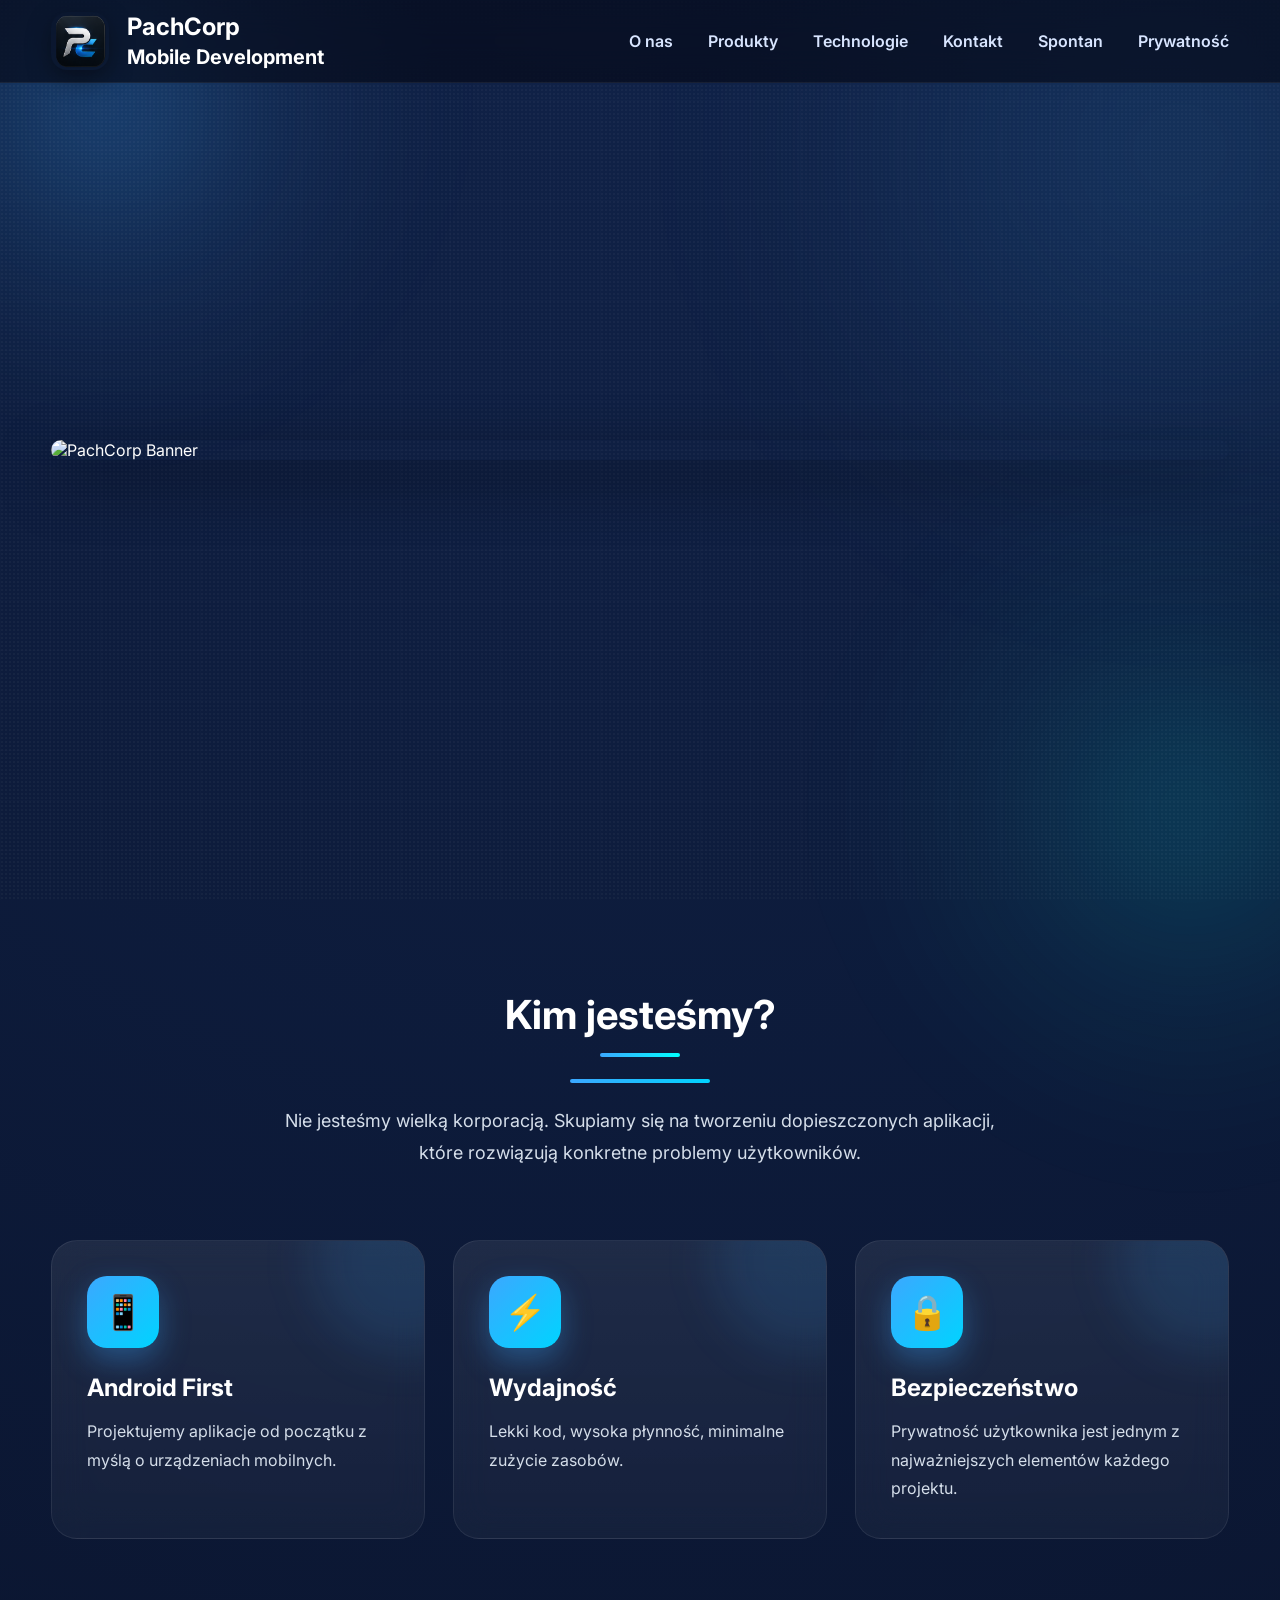
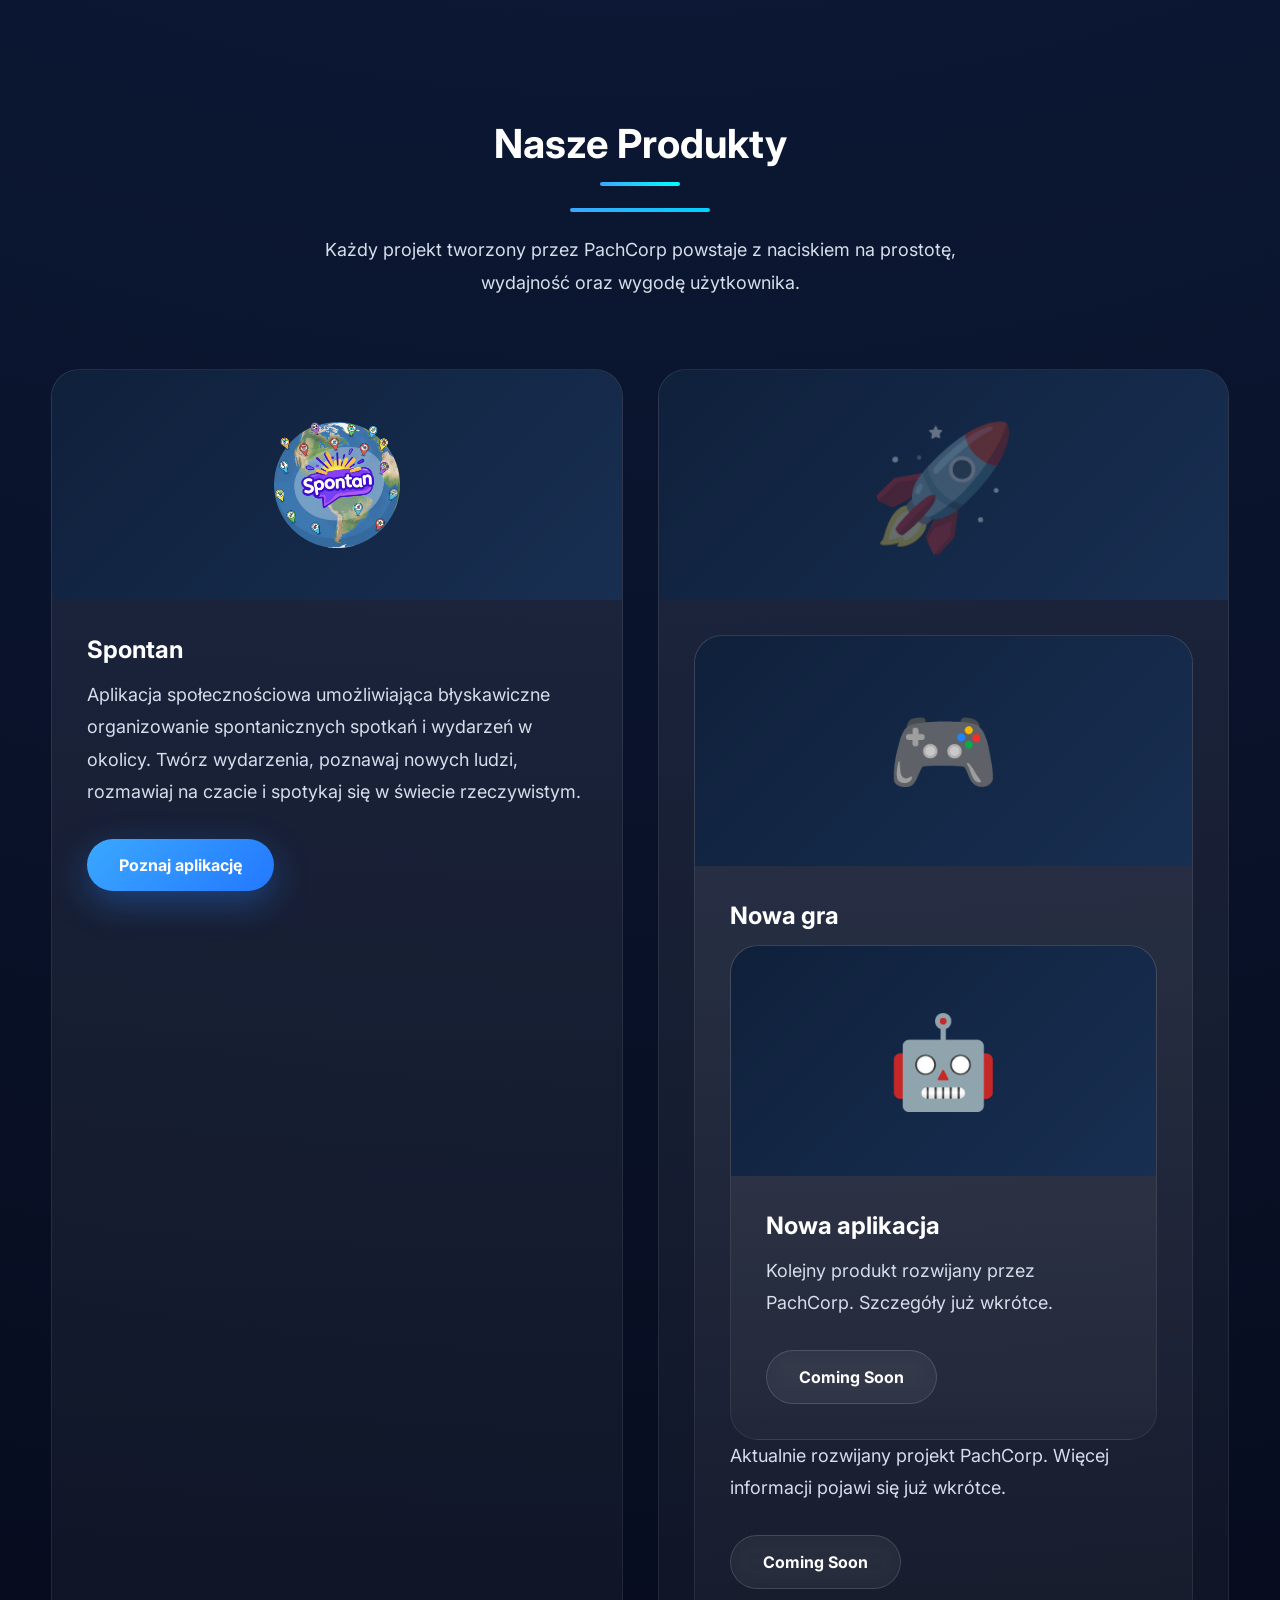
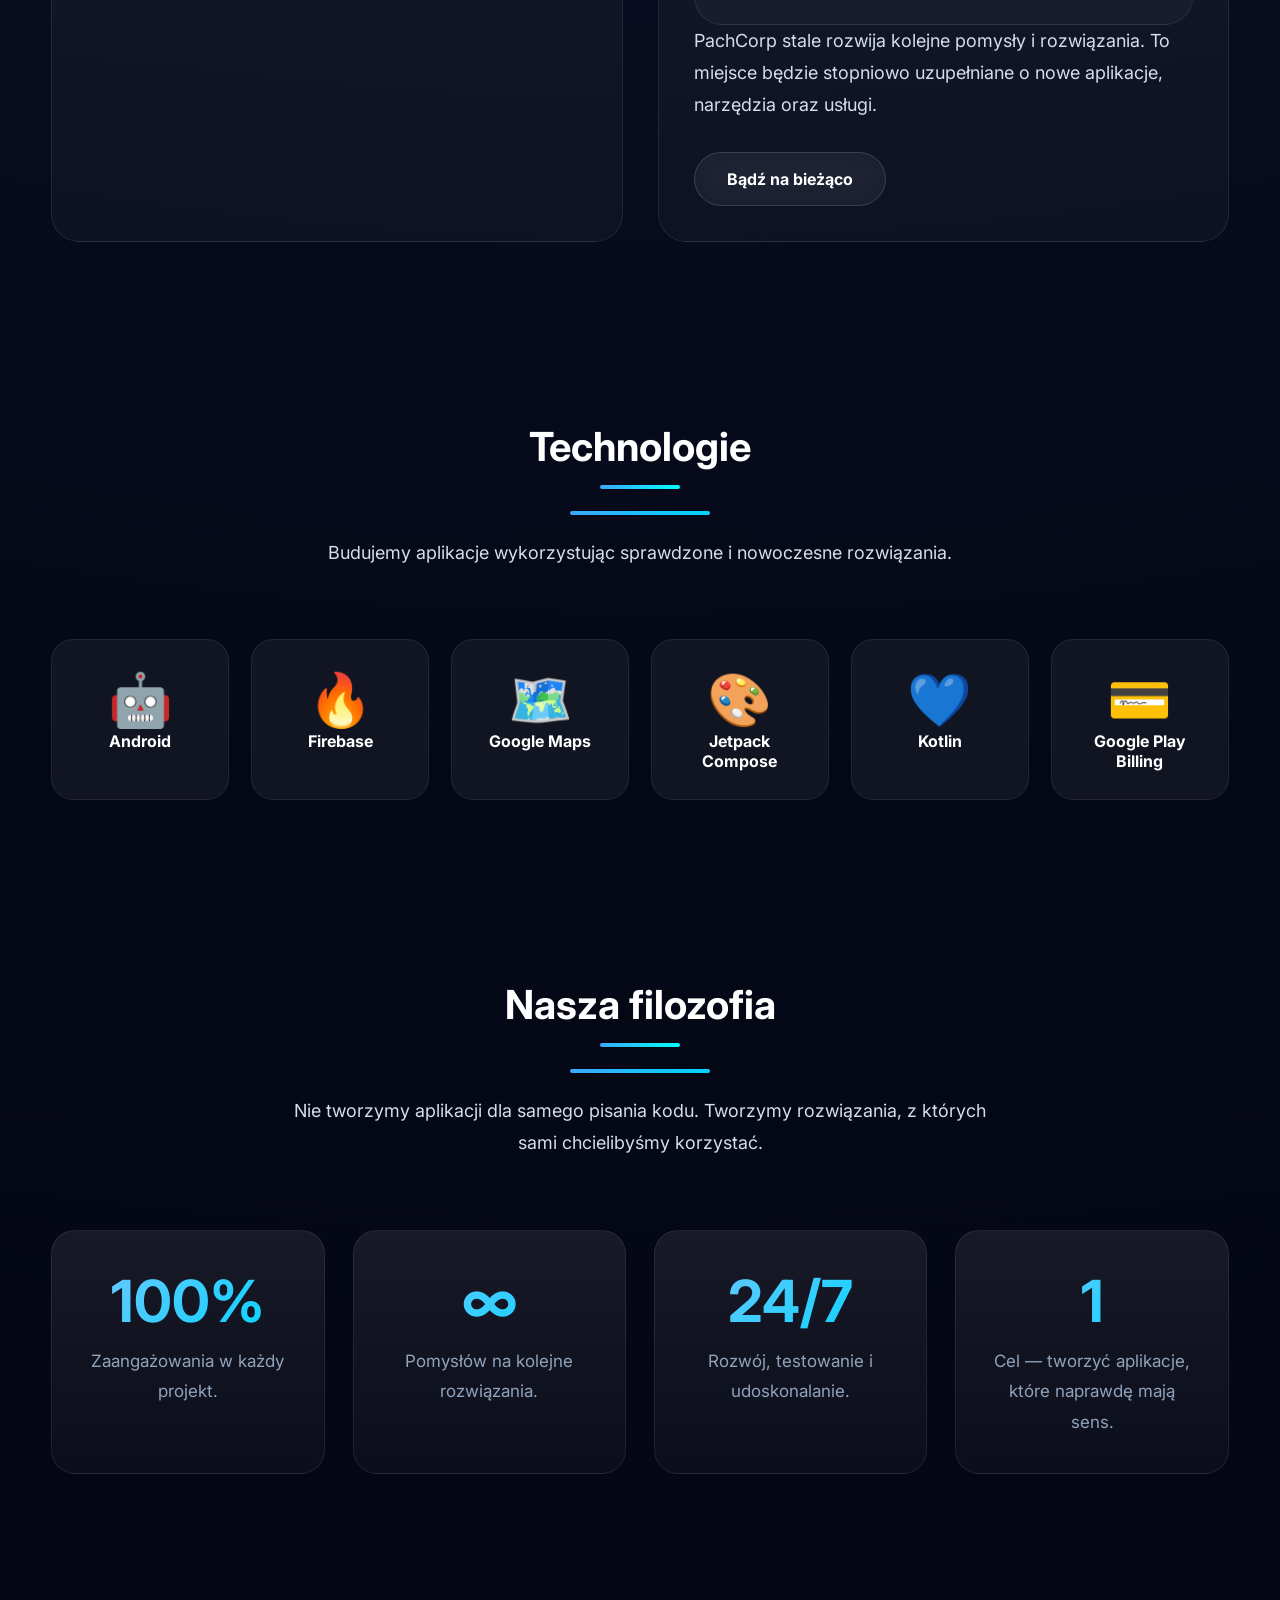
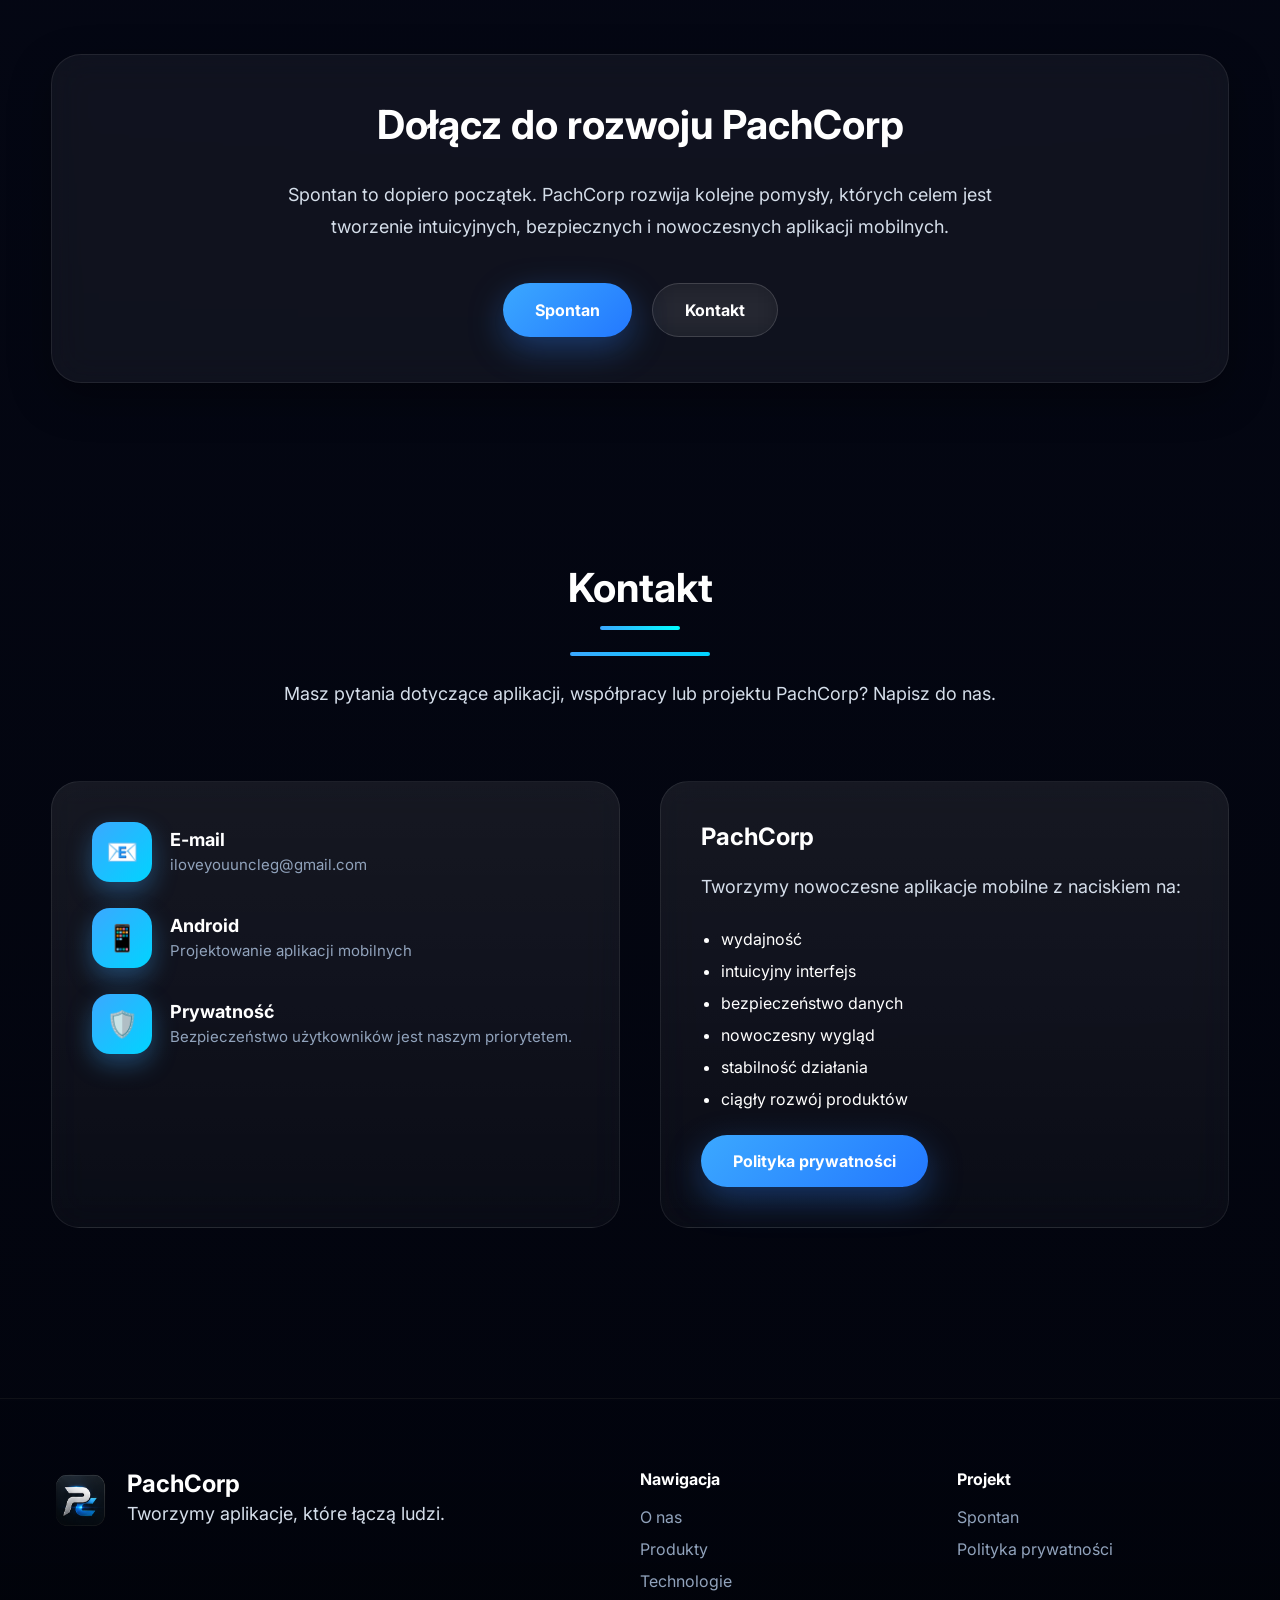
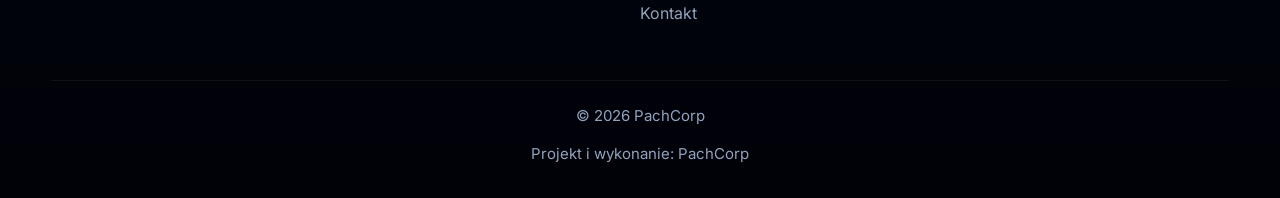
==== commit d638f004: "Update index.html" ====
--- a/index.html
+++ b/index.html
@@ -114,92 +114,29 @@
 <!-- ====================================== -->
 <!-- HERO -->
 <!-- ====================================== -->
-
 <section class="hero">
 
     <div class="hero-light"></div>
 
     <div class="container">
 
-        <div class="hero-grid">
-
-            <!-- LEWA STRONA -->
-
-            <div class="fade-up">
-
-                <h1>
-                    Tworzymy
-                    <span style="color:#3ba8ff;">nowoczesne</span>
-                    aplikacje, które łączą ludzi.
-                </h1>
-
-                <p>
-                    PachCorp to niezależne studio tworzące nowoczesne
-                    aplikacje mobilne oraz projekty, których celem jest
-                    łączenie ludzi z technologią.
-                    <br><br>
-                    Projektujemy szybkie, intuicyjne,
-                    wydajne i bezpieczne rozwiązania.
-                </p>
-
-                <div class="hero-buttons">
-
-                    <a href="spontan.html" class="btn btn-primary">
-                        Poznaj Spontan
-                    </a>
-
-                    <a href="#products" class="btn btn-outline">
-                        Nasze projekty
-                    </a>
-
-                </div>
-
-            </div>
-
-            <!-- PRAWA STRONA -->
-
-            <div class="fade-up">
-
-                <div class="phone-mockup float-slow glow-border">
-
-                    <div class="phone-notch"></div>
-
-                    <div class="phone-screen">
-
-                        <img
-                            src="hero-phone.png"
-                            alt="Spontan">
-
-                    </div>
-
-                </div>
-
-                <img
-                    src="PachCorpKwadrat.png"
-                    alt="PachCorp"
-                    style="
-                        width:220px;
-                        display:block;
-                        margin:40px auto 25px;
-                    ">
-
-                <h2 style="text-align:center;">
-                    PachCorp
-                </h2>
-
-                <p style="
-                    text-align:center;
-                    max-width:500px;
-                    margin:0 auto;
+        <div style="
+            display:flex;
+            justify-content:center;
+            align-items:center;
+            padding:40px 0;
+        ">
+
+            <img
+                src="PachCorpHeader.png"
+                alt="PachCorp Banner"
+                style="
+                    width:100%;
+                    max-width:1400px;
+                    border-radius:24px;
+                    display:block;
+                    box-shadow:0 20px 60px rgba(0,0,0,.45);
                 ">
-                    Budujemy aplikacje,
-                    które są szybkie,
-                    przejrzyste
-                    i przyjemne
-                    w użytkowaniu.
-                </p>
-
-            </div>
 
         </div>
 
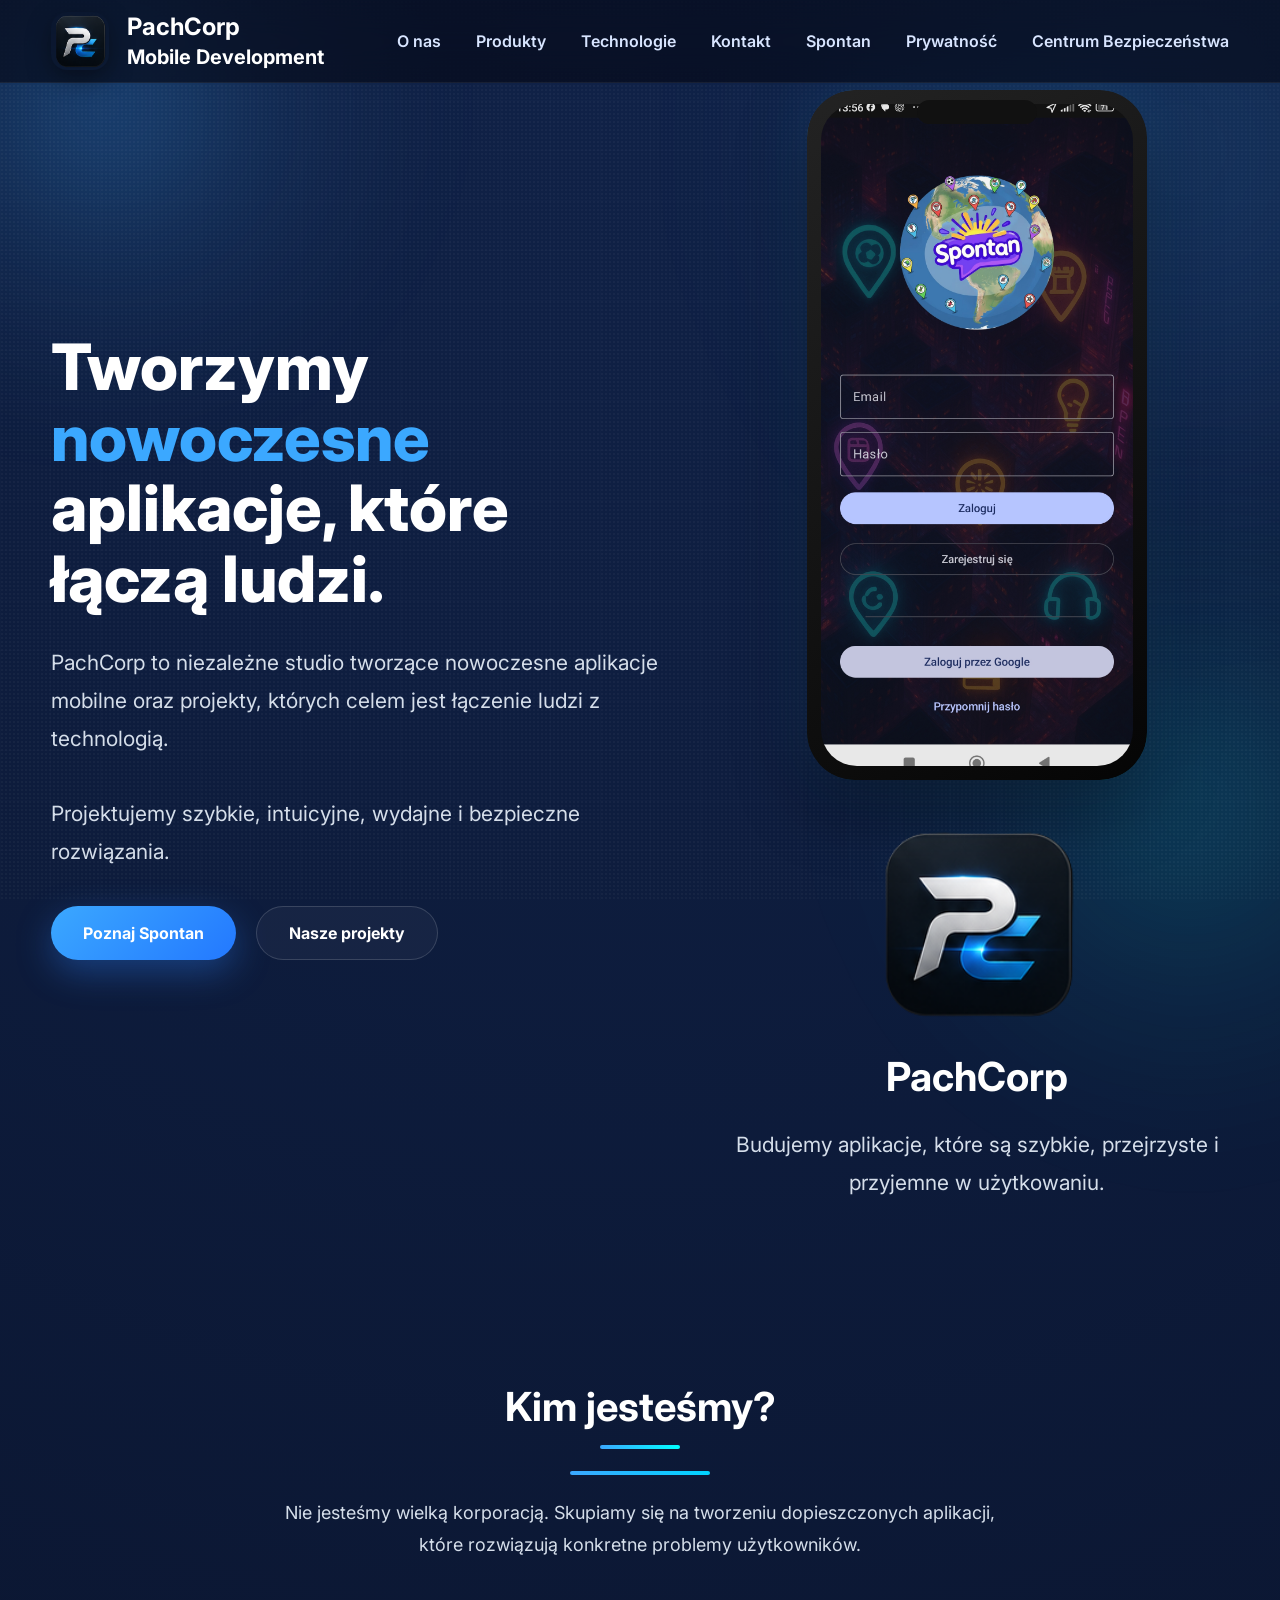
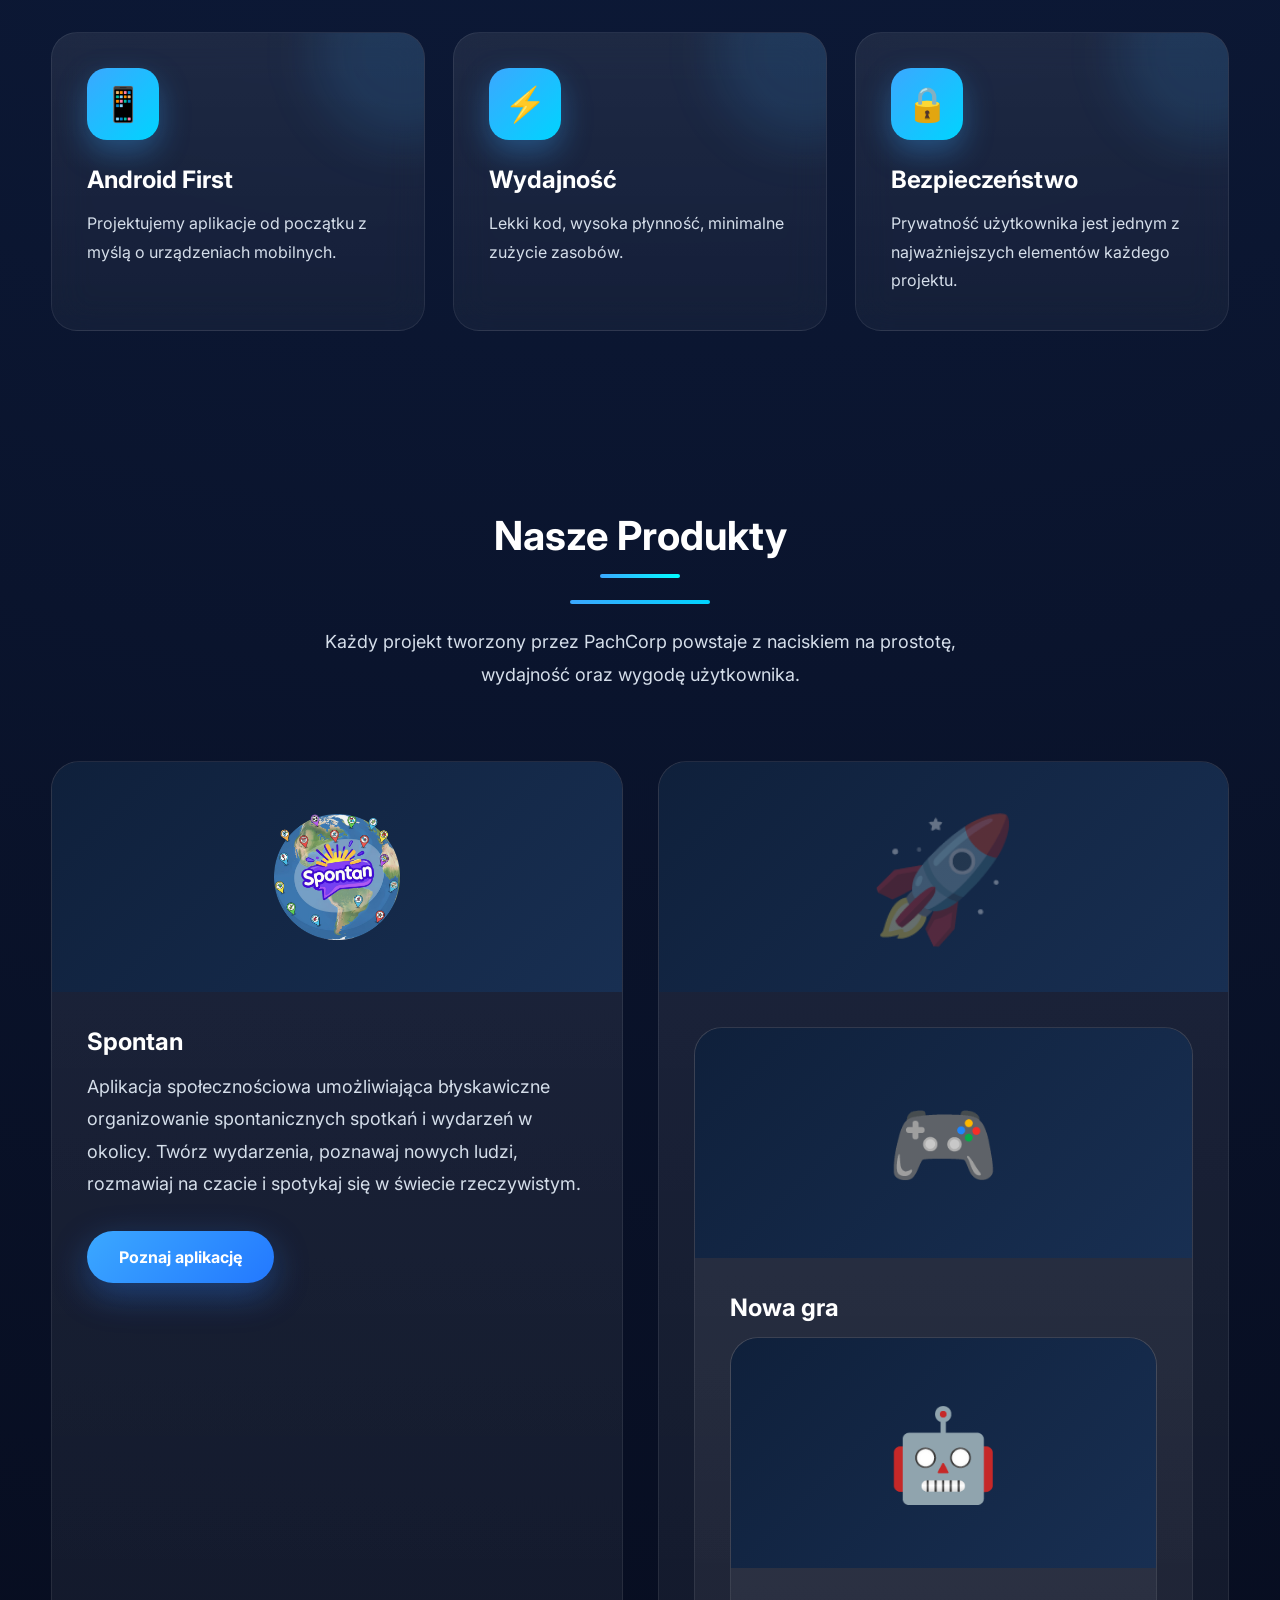
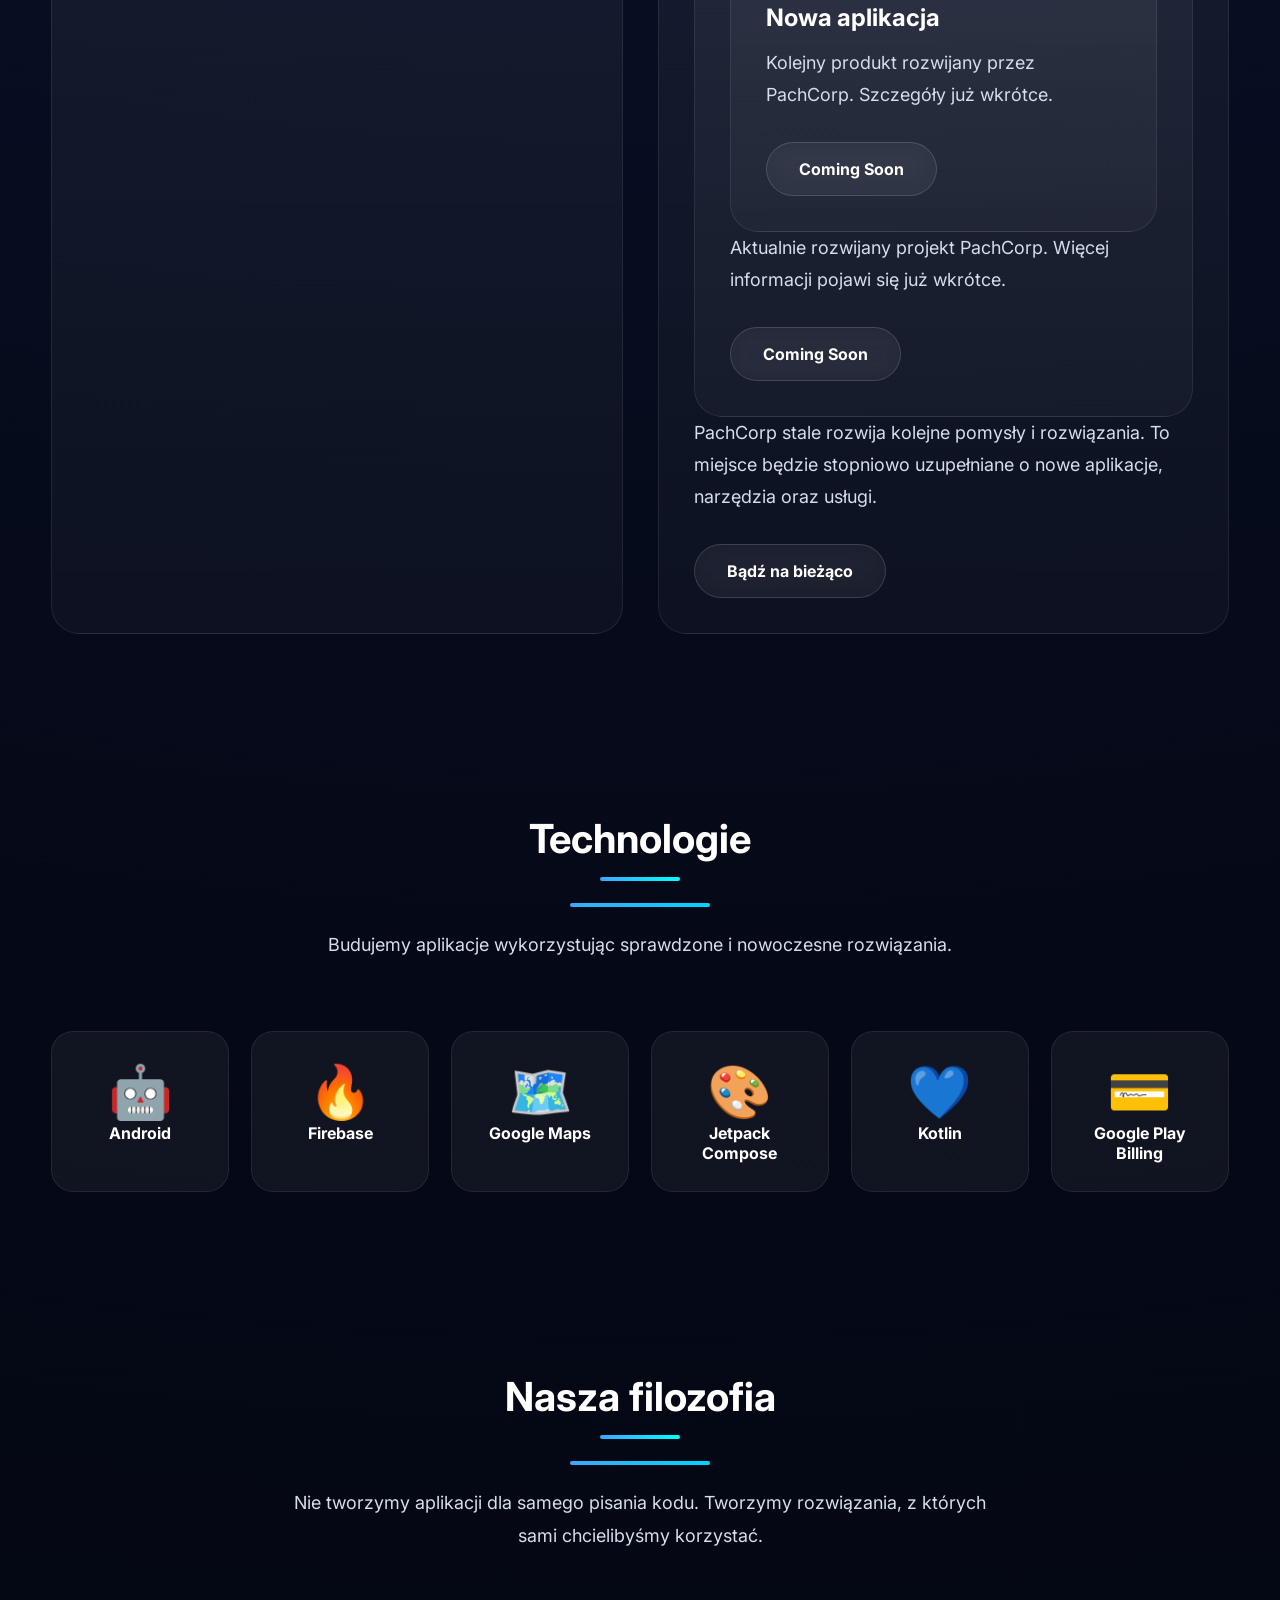
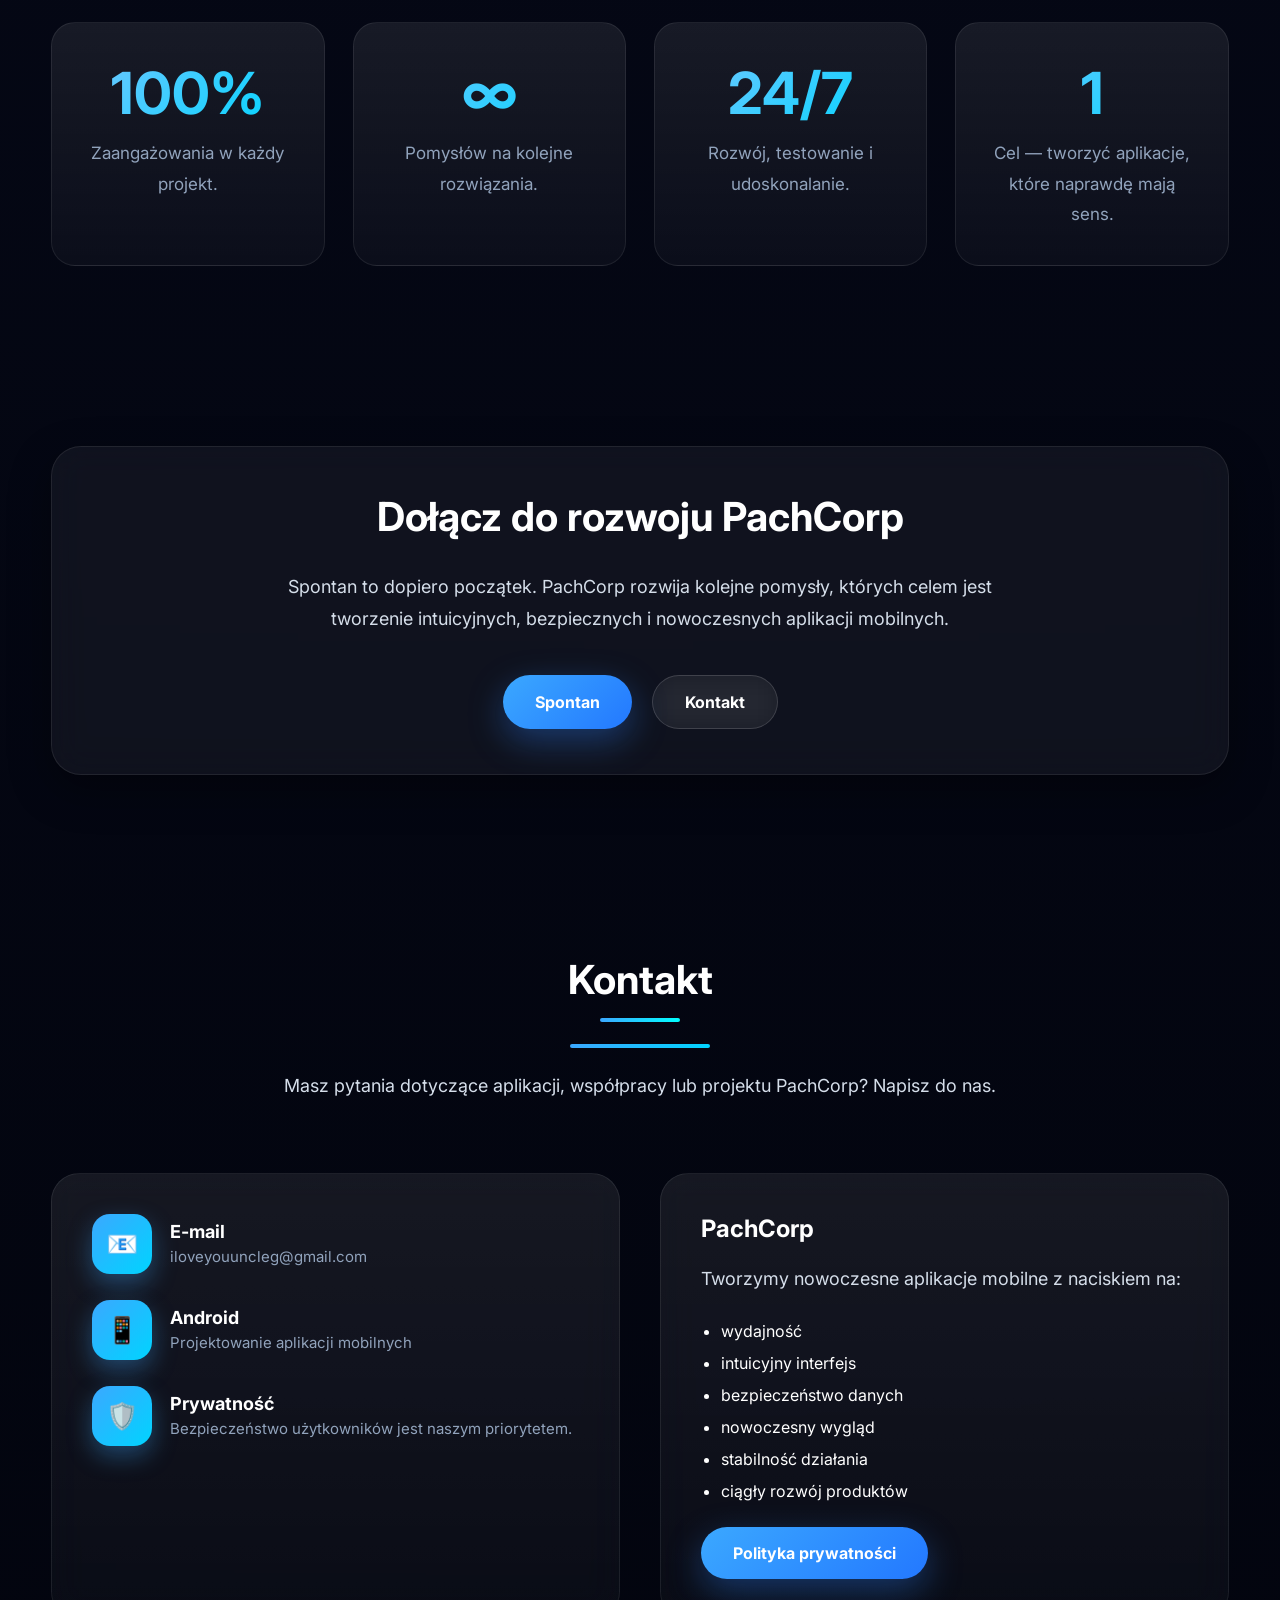
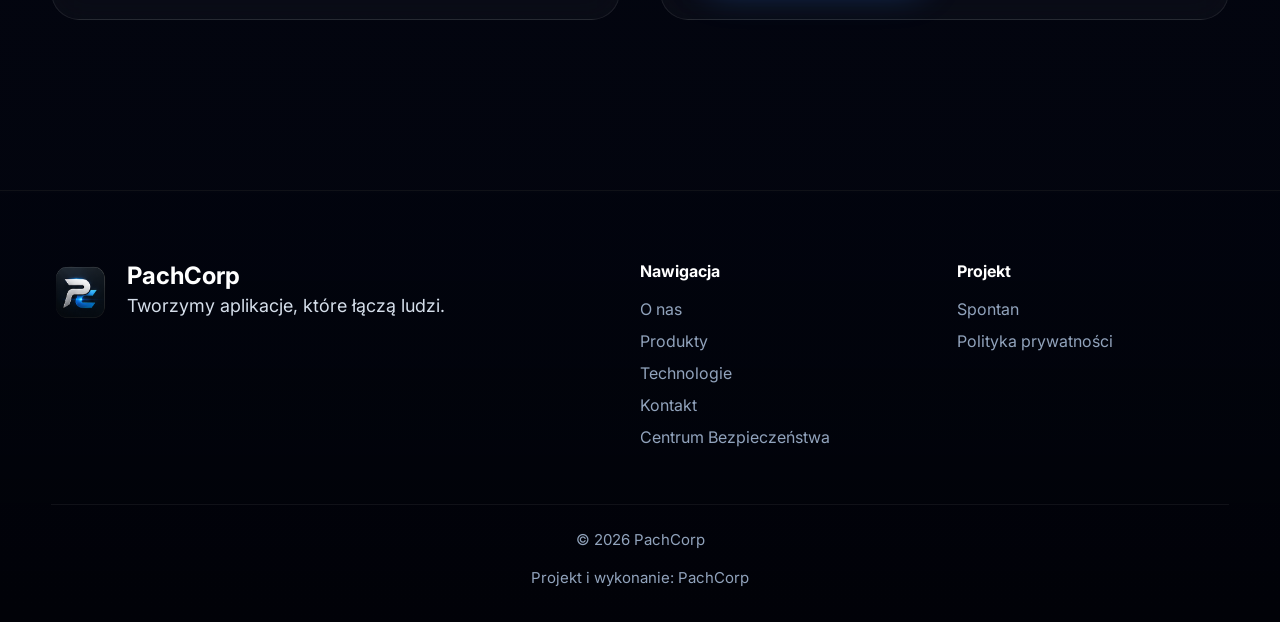
==== commit d3853262: "Add files via upload" ====
--- a/index.html
+++ b/index.html
@@ -103,6 +103,12 @@
 Prywatność
 </a>
 
+<a href="SpontanSecurityCenter.html">
+
+Centrum Bezpieczeństwa
+
+</a>
+
 </div>
 
 </nav>
@@ -114,29 +120,92 @@
 <!-- ====================================== -->
 <!-- HERO -->
 <!-- ====================================== -->
+
 <section class="hero">
 
     <div class="hero-light"></div>
 
     <div class="container">
 
-        <div style="
-            display:flex;
-            justify-content:center;
-            align-items:center;
-            padding:40px 0;
-        ">
-
-            <img
-                src="PachCorpHeader.png"
-                alt="PachCorp Banner"
-                style="
-                    width:100%;
-                    max-width:1400px;
-                    border-radius:24px;
-                    display:block;
-                    box-shadow:0 20px 60px rgba(0,0,0,.45);
+        <div class="hero-grid">
+
+            <!-- LEWA STRONA -->
+
+            <div class="fade-up">
+
+                <h1>
+                    Tworzymy
+                    <span style="color:#3ba8ff;">nowoczesne</span>
+                    aplikacje, które łączą ludzi.
+                </h1>
+
+                <p>
+                    PachCorp to niezależne studio tworzące nowoczesne
+                    aplikacje mobilne oraz projekty, których celem jest
+                    łączenie ludzi z technologią.
+                    <br><br>
+                    Projektujemy szybkie, intuicyjne,
+                    wydajne i bezpieczne rozwiązania.
+                </p>
+
+                <div class="hero-buttons">
+
+                    <a href="spontan.html" class="btn btn-primary">
+                        Poznaj Spontan
+                    </a>
+
+                    <a href="#products" class="btn btn-outline">
+                        Nasze projekty
+                    </a>
+
+                </div>
+
+            </div>
+
+            <!-- PRAWA STRONA -->
+
+            <div class="fade-up">
+
+                <div class="phone-mockup float-slow glow-border">
+
+                    <div class="phone-notch"></div>
+
+                    <div class="phone-screen">
+
+                        <img
+                            src="hero-phone.png"
+                            alt="Spontan">
+
+                    </div>
+
+                </div>
+
+                <img
+                    src="PachCorpKwadrat.png"
+                    alt="PachCorp"
+                    style="
+                        width:220px;
+                        display:block;
+                        margin:40px auto 25px;
+                    ">
+
+                <h2 style="text-align:center;">
+                    PachCorp
+                </h2>
+
+                <p style="
+                    text-align:center;
+                    max-width:500px;
+                    margin:0 auto;
                 ">
+                    Budujemy aplikacje,
+                    które są szybkie,
+                    przejrzyste
+                    i przyjemne
+                    w użytkowaniu.
+                </p>
+
+            </div>
 
         </div>
 
@@ -976,6 +1045,12 @@
 
 </a>
 
+<a href="SpontanSecurityCenter.html">
+
+Centrum Bezpieczeństwa
+
+</a>
+
 </div>
 
 <div class="footer-column">
